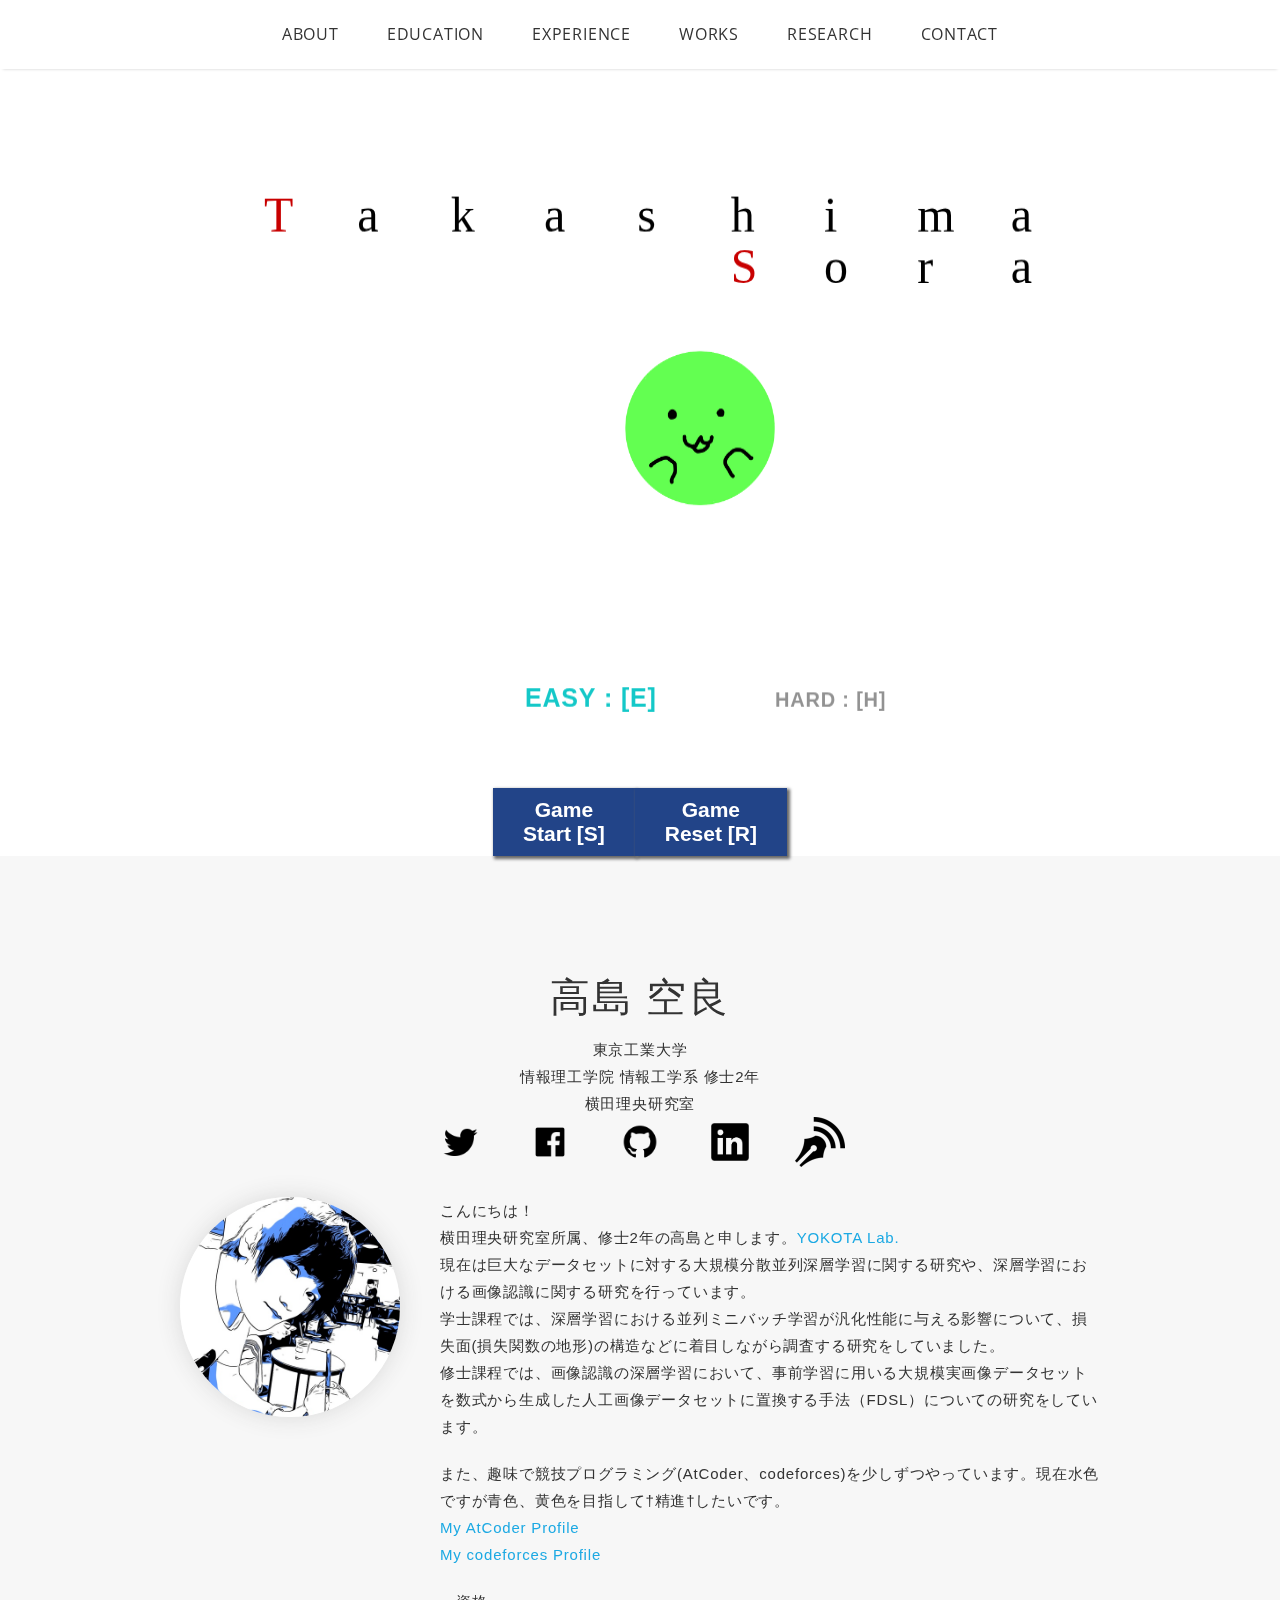
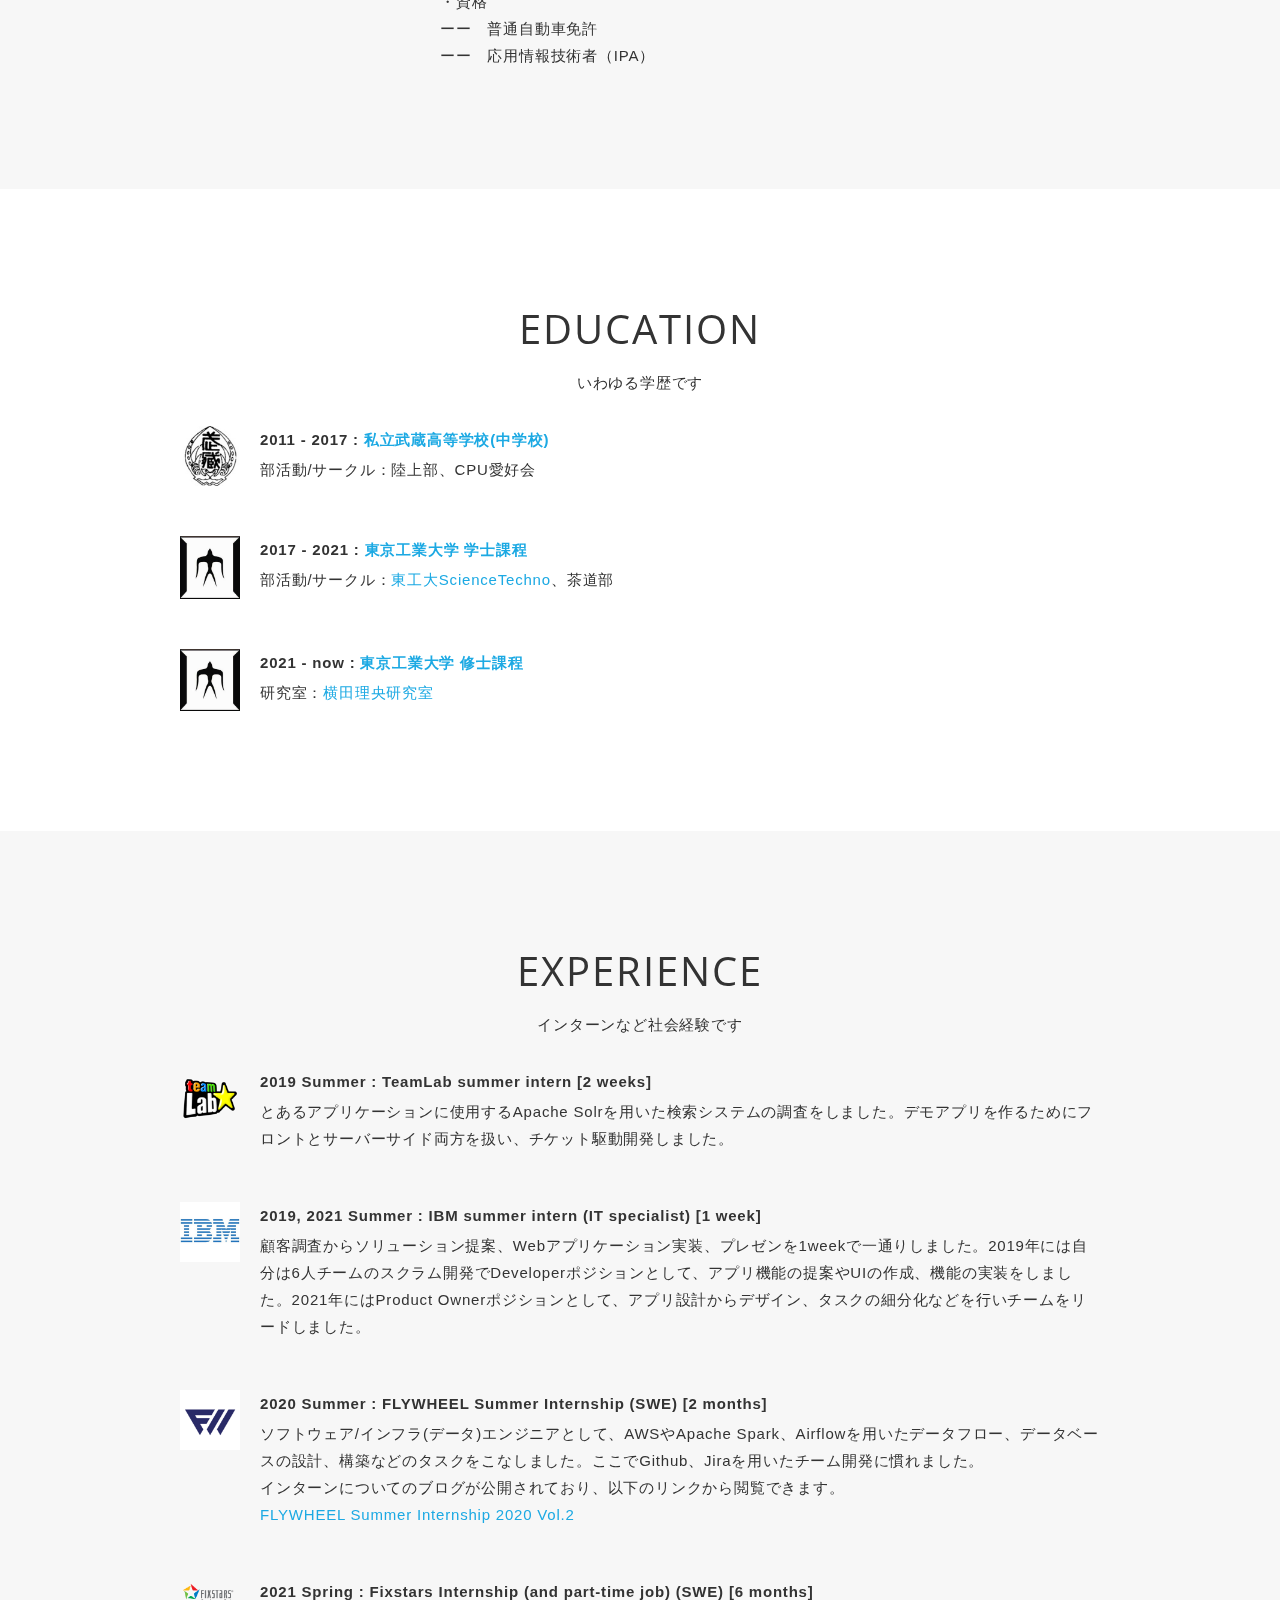
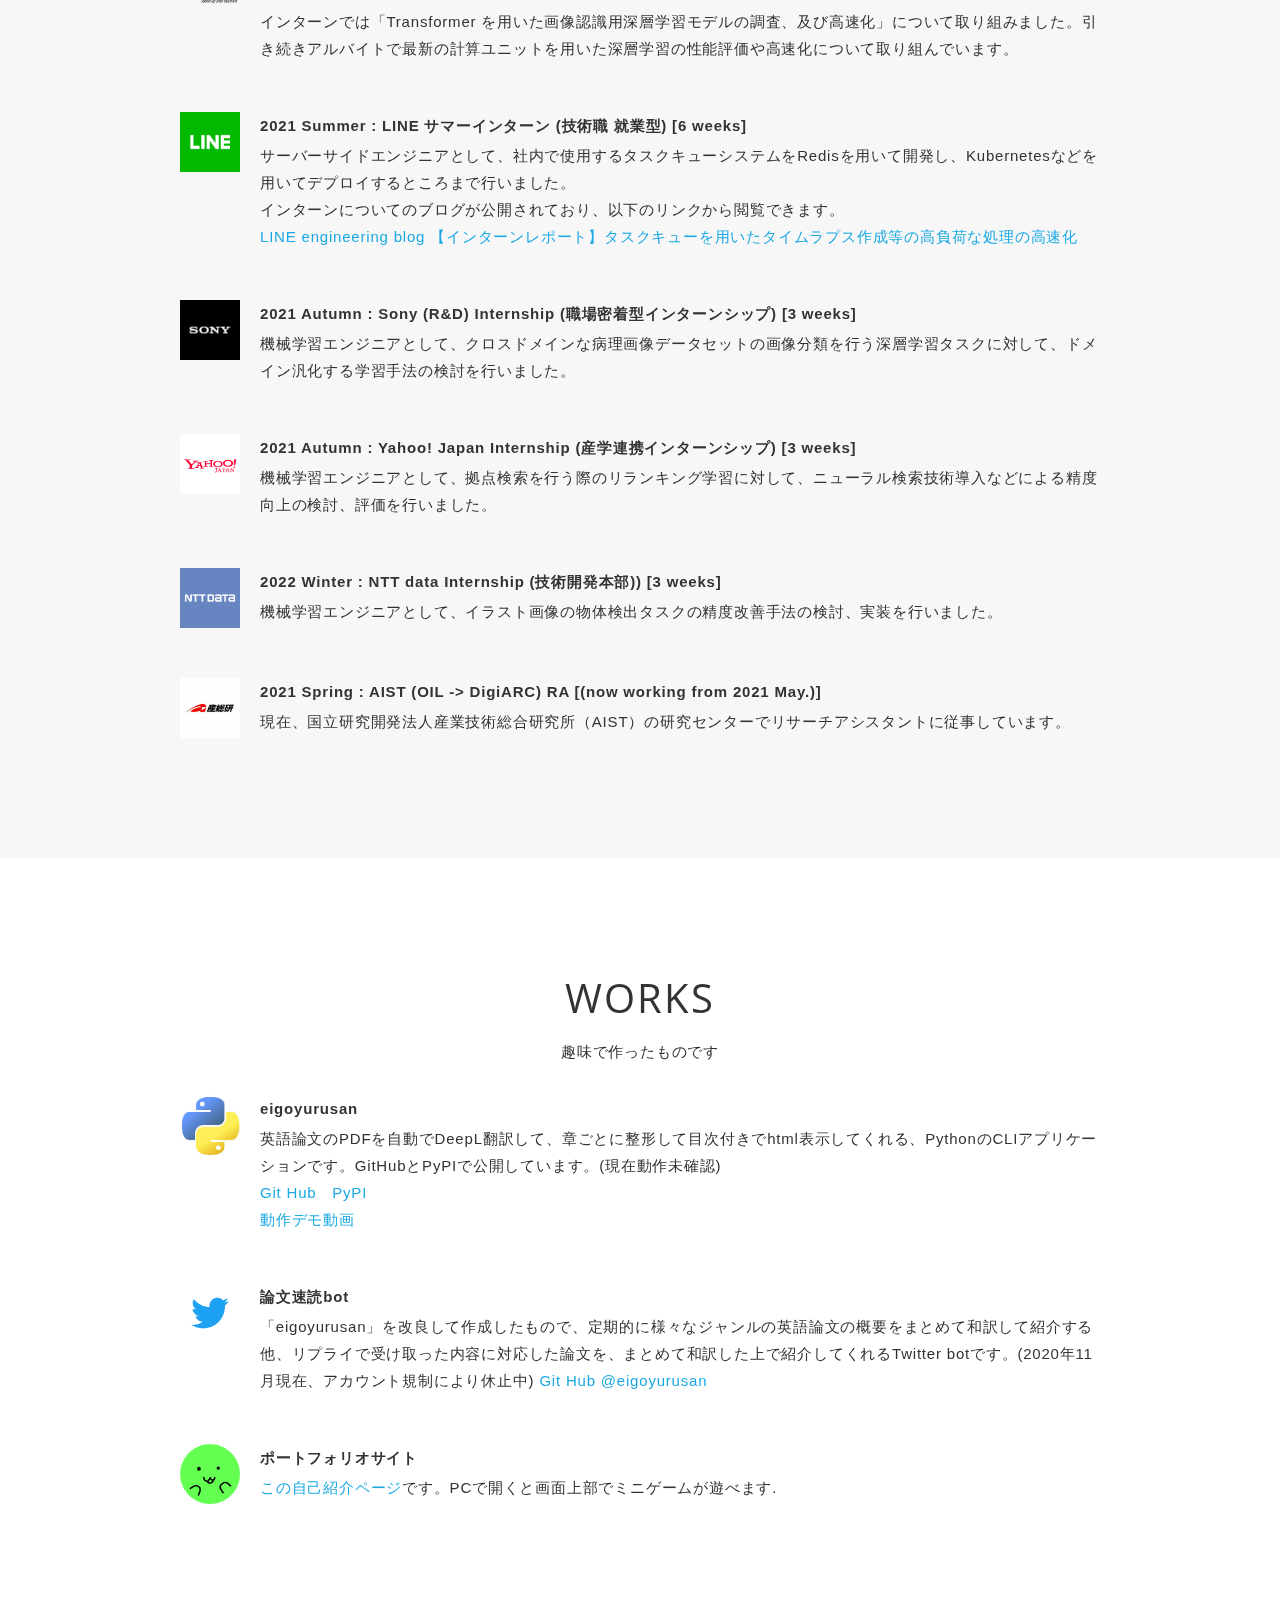
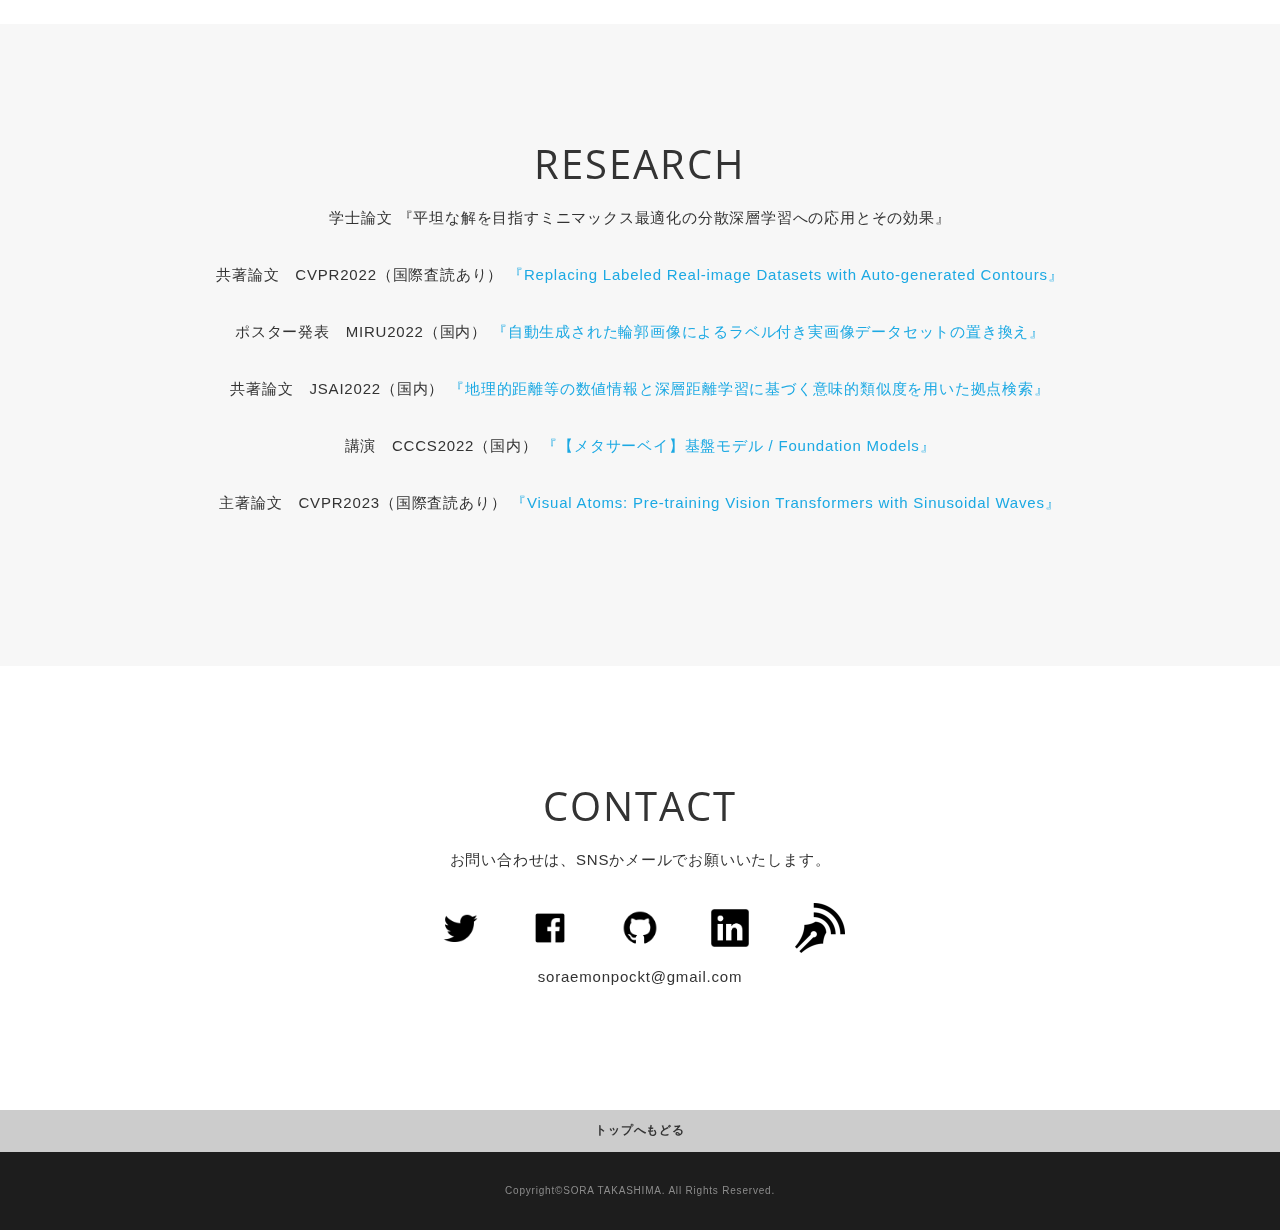
==== index_backup_2.html @ 66059c94 "backup update 2" ====
<!DOCTYPE html>
<html lang="ja">
<head>
    <meta http-equiv="content-type" charset="utf-8">
    <meta name="viewport" content="width=device-width,initial-scale=1.0,user-scalable=no">
    <meta property='og:type' content='website'>
    <meta property='og:title' content='Sora Takashima Portfolio'>
    <meta property='og:url' content='https://masora1030.github.io/soraemonpockt/'>
    <meta property='og:description' content='Sora Takashima Portfolio'>
    <meta property="og:image" content="img/ogp.png">
    <meta name="description" content="Sora Takashima Portfolio" />
    <title>Sora Takashima</title>
    <link href="https://fonts.googleapis.com/css?family=Open+Sans:700" rel="stylesheet">
    <link href="static/css/reset.css" media="all" rel="stylesheet" type="text/css" />
    <link href="static/css/photoswipe/photoswipe.css" media="all" rel="stylesheet" type="text/css" />
    <link href="static/css/photoswipe/default-skin/default-skin.css" media="all" rel="stylesheet" type="text/css" />
    <link href="static/css/style.css" media="all" rel="stylesheet" type="text/css" />
    <link rel="shortcut icon" href="static/img/favicon.ico" />
    <link rel=”canonical” href=”https://masora1030.github.io/soraemonpockt/” />
</head>
<body>


    <div class="wrapper">

    <!-- .gnav -->
    <nav class="gnav" class="fixed">
      <ul class="gnav-list">
        <li class="gnav-item"><a class="gnav-link" href="#about-section">ABOUT</a></li>
        <li class="gnav-item"><a class="gnav-link" href="#education-section">EDUCATION</a></li>
        <li class="gnav-item"><a class="gnav-link" href="#experience-section">EXPERIENCE</a></li>
        <li class="gnav-item"><a class="gnav-link" href="#myworks-section">WORKS</a></li>
        <li class="gnav-item"><a class="gnav-link" href="#research-section">RESEARCH</a></li>
        <li class="gnav-item"><a class="gnav-link" href="#contact-section">CONTACT</a></li>
      </ul>
    </nav>
    <!-- /.gnav -->

    <!-- .header -->
    <SCRIPT LANGUAGE="JavaScript">
        if(navigator.userAgent.match(/(iPhone|iPad|iPod|Android)/i)){
            document.write("<h3>  PCで開くとミニゲームが遊べます。</h3>");
        } else {
            document.write("<header class=\"header\">");
            document.write("<canvas id=\"canvas\"></canvas>");
            document.write("</header>");
            document.write("<div class=\"bottons\">");
            document.write("<button class=\"bottone\" name=\"button01\" type=\"button\" onclick=\"gameStart();\">Game<br>Start [S]</button>");
            document.write("<button class=\"bottone\" name=\"button02\" type=\"button\" onclick=\"gameEnd();\">Game<br>Reset [R]</button>");
            document.write("</div>");
        }
    </SCRIPT>
    <script src="static/main.js"></script>
    <!-- /.header -->

    <main class="content">

      <!-- .about-section -->
      <section class="about-section section" id="about-section">
        <div class="inner">
          <div class="section-heading">
            <h1 class="heading-primary">高島 空良</h1>
          </div>
          <div class="section-lead">
            <p>
              東京工業大学<br>
              情報理工学院 情報工学系 修士2年<br>
              横田理央研究室
            </p>
            <div class="section-body contact">
                <ul class="contact-list">
                  <li class="contact-item">
                    <a class="contact-link" href="https://twitter.com/soraemonpockts" target="_blank"><img class="contact-image"
                                                                                                           src="static/img/contact/icon_tw.png" alt=""></a>
                  </li>
                  <li class="contact-item">
                    <a class="contact-link" href="https://www.facebook.com/soraemonpockt/" target="_blank"><img class="contact-image"
                                                                                                                src="static/img/contact/icon_fb.png" alt=""></a>
                  </li>
                  <li class="contact-item">
                    <a class="contact-link" href="https://github.com/masora1030" target="_blank"><img class="contact-image"
                                                                                                      src="static/img/contact/icon_gh.png" alt=""></a>
                  </li>
                  <li class="contact-item">
                    <a class="contact-link" href="https://www.linkedin.com/in/sora-takashima-1030/" target="_blank"><img class="contact-image"
                                                                                                         src="static/img/contact/icon_li.png" alt=""></a>
                  </li>
                  <li class="contact-item">
                    <a class="contact-link" href="https://soraemonpockt.hateblo.jp" target="_blank"><img class="contact-image"
                                                                                                         src="static/img/contact/icon_hb.png" alt=""></a>
                  </li>
                </ul>
            </div>
          </div>
          <div class="section-body about">
            <div class="about-item">
              <div class="about-image-wrapper">
                <img class="about-image lazyload fadein" data-src="static/img/about/profile.jpg" alt="">
              </div>
              <div class="about-body">
                <p>
                  こんにちは！<br>
                  横田理央研究室所属、修士2年の高島と申します。<a href="https://www.rio.gsic.titech.ac.jp/jp/index.html" target="_blank">YOKOTA Lab.</a><br>
                  現在は巨大なデータセットに対する大規模分散並列深層学習に関する研究や、深層学習における画像認識に関する研究を行っています。<br>
                  学士課程では、深層学習における並列ミニバッチ学習が汎化性能に与える影響について、損失面(損失関数の地形)の構造などに着目しながら調査する研究をしていました。<br>
                  修士課程では、画像認識の深層学習において、事前学習に用いる大規模実画像データセットを数式から生成した人工画像データセットに置換する手法（FDSL）についての研究をしています。<br>
                </p>
                <p>
                  また、趣味で競技プログラミング(AtCoder、codeforces)を少しずつやっています。現在水色ですが青色、黄色を目指して†精進†したいです。<br>
                    <a href="https://atcoder.jp/users/Skygood" target="_blank">My AtCoder Profile</a><br>
		                <a href="https://codeforces.com/profile/soraemonpockt" target="_blank">My codeforces Profile</a>
                </p>
                  <p>
                      ・資格<br>
                      ーー　普通自動車免許<br>
                      ーー　応用情報技術者（IPA）
                  </p>
              </div>
            </div>
          </div>
        </div>
      </section>
      <!-- /.about-section -->

    <!-- .education-section -->
     <section class="education-section section" id="education-section">
         <div class="inner">
            <div class="section-heading">
                <h2 class="heading-primary">EDUCATION</h2>
            </div>
             <div class="section-lead">
                 <p>
                     いわゆる学歴です
                 </p>
             </div>
             <div class="section-body education">
                 <div class="education-list">
                     <div class="education-item">
                         <div class="education-image-wrapper">
                            <img class="education-image" src="static/img/education/icon_musashi.jpg" alt="">
                        </div>
                        <div class="education-body">
                            <h3 class="education-title">2011 - 2017    : <a href="https://www.musashi.ed.jp" target="_blank">私立武蔵高等学校(中学校)</a></h3>
                            <p>
                                部活動/サークル：陸上部、CPU愛好会
                            </p>
                        </div>
                     </div>
                     <div class="education-item">
                         <div class="education-image-wrapper">
                            <img class="education-image" src="static/img/education/icon_tech.jpg" alt="">
                        </div>
                        <div class="education-body">
                            <h3 class="education-title">2017 - 2021    : <a href="https://www.titech.ac.jp" target="_blank">東京工業大学 学士課程</a></h3>
                            <p>
                                部活動/サークル：<a href="https://www.t-scitech.net" target="_blank">東工大ScienceTechno</a>、茶道部
                            </p>
                        </div>
                     </div>
                     <div class="education-item">
                         <div class="education-image-wrapper">
                            <img class="education-image" src="static/img/education/icon_tech.jpg" alt="">
                        </div>
                        <div class="education-body">
                            <h3 class="education-title">2021 - now    : <a href="https://www.titech.ac.jp" target="_blank">東京工業大学 修士課程</a></h3>
                            <p>
                                研究室：<a href="https://www.rio.gsic.titech.ac.jp/jp/index.html" target="_blank">横田理央研究室</a>
                            </p>
                        </div>
                     </div>
                 </div>
             </div>
         </div>
     </section>
    <!-- /.education-section -->

    <!-- .experience-section -->
     <section class="experience-section section" id="experience-section">
         <div class="inner">
            <div class="section-heading">
                <h2 class="heading-primary">EXPERIENCE</h2>
            </div>
             <div class="section-lead">
                 <p>
                     インターンなど社会経験です
                 </p>
             </div>
             <div class="section-body experience">
                 <div class="experience-list">
                     <div class="experience-item">
                         <div class="experience-image-wrapper">
                            <img class="experience-image" src="static/img/experience/icon_teamlab.png" alt="">
                        </div>
                        <div class="experience-body">
                            <h3 class="experience-title">2019    Summer    : TeamLab summer intern [2 weeks]</h3>
                            <p>
                                とあるアプリケーションに使用するApache Solrを用いた検索システムの調査をしました。デモアプリを作るためにフロントとサーバーサイド両方を扱い、チケット駆動開発しました。
                            </p>
                        </div>
                     </div>
                     <div class="experience-item">
                         <div class="experience-image-wrapper">
                            <img class="experience-image" src="static/img/experience/icon_ibm.jpg" alt="">
                        </div>
                        <div class="experience-body">
                            <h3 class="experience-title">2019, 2021    Summer    : IBM summer intern (IT specialist) [1 week]</h3>
                            <p>
                                顧客調査からソリューション提案、Webアプリケーション実装、プレゼンを1weekで一通りしました。2019年には自分は6人チームのスクラム開発でDeveloperポジションとして、アプリ機能の提案やUIの作成、機能の実装をしました。2021年にはProduct Ownerポジションとして、アプリ設計からデザイン、タスクの細分化などを行いチームをリードしました。
                            </p>
                        </div>
                     </div>
                     <div class="experience-item">
                        <div class="experience-image-wrapper">
                          <img class="experience-image" src="static/img/experience/icon_flywheel.png" alt="">
                      </div>
                      <div class="experience-body">
                          <h3 class="experience-title">2020    Summer    : FLYWHEEL Summer Internship (SWE) [2 months]</h3>
                          <p>
                              ソフトウェア/インフラ(データ)エンジニアとして、AWSやApache Spark、Airflowを用いたデータフロー、データベースの設計、構築などのタスクをこなしました。ここでGithub、Jiraを用いたチーム開発に慣れました。<br>
                              インターンについてのブログが公開されており、以下のリンクから閲覧できます。<br>
                              <a href="https://www.flywheel.jp/blog/20201020/" target="_blank">FLYWHEEL Summer Internship 2020 Vol.2</a>
                          </p>
                      </div>
                    </div>
                    <div class="experience-item">
                      <div class="experience-image-wrapper">
                        <img class="experience-image" src="static/img/experience/icon_fixstars.png" alt="">
                      </div>
                      <div class="experience-body">
                          <h3 class="experience-title">2021    Spring    : Fixstars Internship (and part-time job) (SWE) [6 months]</h3>
                          <p>
                              インターンでは「Transformer を用いた画像認識用深層学習モデルの調査、及び高速化」について取り組みました。引き続きアルバイトで最新の計算ユニットを用いた深層学習の性能評価や高速化について取り組んでいます。
                          </p>
                      </div>
                    </div>
                    <div class="experience-item">
                      <div class="experience-image-wrapper">
                        <img class="experience-image" src="static/img/experience/icon_line.png" alt="">
                      </div>
                      <div class="experience-body">
                          <h3 class="experience-title">2021    Summer    : LINE サマーインターン (技術職 就業型) [6 weeks]</h3>
                          <p>
                              サーバーサイドエンジニアとして、社内で使用するタスクキューシステムをRedisを用いて開発し、Kubernetesなどを用いてデプロイするところまで行いました。 <br>
                              インターンについてのブログが公開されており、以下のリンクから閲覧できます。<br>
                              <a href="https://engineering.linecorp.com/ja/blog/internship2021-task-queue/" target="_blank">LINE engineering blog 【インターンレポート】タスクキューを用いたタイムラプス作成等の高負荷な処理の高速化</a>
                          </p>
                      </div>
                    </div>
                    <div class="experience-item">
                      <div class="experience-image-wrapper">
                        <img class="experience-image" src="static/img/experience/sony_icon.jpeg" alt="">
                      </div>
                      <div class="experience-body">
                          <h3 class="experience-title">2021    Autumn    : Sony (R&D) Internship (職場密着型インターンシップ) [3 weeks]</h3>
                          <p>
                              機械学習エンジニアとして、クロスドメインな病理画像データセットの画像分類を行う深層学習タスクに対して、ドメイン汎化する学習手法の検討を行いました。
                          </p>
                      </div>
                    </div>
                    <div class="experience-item">
                      <div class="experience-image-wrapper">
                        <img class="experience-image" src="static/img/experience/icon_yahoo.png" alt="">
                      </div>
                      <div class="experience-body">
                          <h3 class="experience-title">2021    Autumn    : Yahoo! Japan Internship (産学連携インターンシップ) [3 weeks]</h3>
                          <p>
                              機械学習エンジニアとして、拠点検索を行う際のリランキング学習に対して、ニューラル検索技術導入などによる精度向上の検討、評価を行いました。
                          </p>
                      </div>
                    </div>
                    <div class="experience-item">
                      <div class="experience-image-wrapper">
                        <img class="experience-image" src="static/img/experience/icon_nttdata.png" alt="">
                      </div>
                      <div class="experience-body">
                          <h3 class="experience-title">2022    Winter    : NTT data Internship (技術開発本部)) [3 weeks]</h3>
                          <p>
                              機械学習エンジニアとして、イラスト画像の物体検出タスクの精度改善手法の検討、実装を行いました。
                          </p>
                      </div>
                    </div>
                    <div class="experience-item">
                        <div class="experience-image-wrapper">
                          <img class="experience-image" src="static/img/experience/icon_aist.png" alt="">
                      </div>
                      <div class="experience-body">
                          <h3 class="experience-title">2021    Spring    : AIST (OIL -> DigiARC) RA [(now working from 2021 May.)]</h3>
                          <p>
                              現在、国立研究開発法人産業技術総合研究所（AIST）の研究センターでリサーチアシスタントに従事しています。
                          </p>
                      </div>
                    </div>
                 </div>
             </div>
         </div>
     </section>
    <!-- /.experience-section -->

    <!-- .myworks-section -->
     <section class="myworks-section section" id="myworks-section">
         <div class="inner">
            <div class="section-heading">
                <h2 class="heading-primary">WORKS</h2>
            </div>
             <div class="section-lead">
                 <p>
                     趣味で作ったものです
                 </p>
             </div>
             <div class="section-body myworks">
                 <div class="myworks-list">
                     <div class="myworks-item">
                         <div class="myworks-image-wrapper">
                            <img class="myworks-image" src="static/img/myworks/icon_pypi.png" alt="">
                        </div>
                        <div class="myworks-body">
                            <h3 class="myworks-title">eigoyurusan</h3>
                            <p>
                                英語論文のPDFを自動でDeepL翻訳して、章ごとに整形して目次付きでhtml表示してくれる、PythonのCLIアプリケーションです。GitHubとPyPIで公開しています。(現在動作未確認) <br>
                                <a href="https://github.com/masora1030/eigoyurusan" target="_blank">Git Hub</a>　<a href="https://pypi.org/project/eigoyurusan/" target="_blank">PyPI</a> <br>
                                <a href="https://twitter.com/soraemonpockts/status/1283668697354080258?s=20" target="_blank">動作デモ動画</a>

                            </p>
                        </div>
                     </div>
                     <div class="myworks-item">
                         <div class="myworks-image-wrapper">
                            <img class="myworks-image" src="static/img/myworks/icon_twitter.png" alt="">
                        </div>
                        <div class="myworks-body">
                            <h3 class="myworks-title">論文速読bot</h3>
                            <p>
                              「eigoyurusan」を改良して作成したもので、定期的に様々なジャンルの英語論文の概要をまとめて和訳して紹介する他、リプライで受け取った内容に対応した論文を、まとめて和訳した上で紹介してくれるTwitter botです。(2020年11月現在、アカウント規制により休止中)
                              <a href="https://github.com/masora1030/PaperTranslateBot" target="_blank">Git Hub</a> <a href="https://twitter.com/eigoyurusan?s=20">@eigoyurusan</a>
                            </p>
                        </div>
                     </div>
                     <div class="myworks-item">
                         <div class="myworks-image-wrapper">
                            <img class="myworks-image" src="static/img/myworks/icon_myself.png" alt="">
                        </div>
                        <div class="myworks-body">
                            <h3 class="myworks-title">ポートフォリオサイト</h3>
                            <p>
                              <a href="https://masora1030.github.io/soraemonpockt/">この自己紹介ページ</a>です。PCで開くと画面上部でミニゲームが遊べます.
                            </p>
                        </div>
                     </div>
                 </div>
             </div>
         </div>
     </section>
    <!-- /.myworks-section -->

    <!-- .research-section -->
     <section class="research-section section" id="research-section">
         <div class="inner">
            <div class="section-heading">
                <h2 class="heading-primary">RESEARCH</h2>
            </div>
             <div class="section-lead">
                 <p>
                   学士論文 『平坦な解を目指すミニマックス最適化の分散深層学習への応用とその効果』
                 </p>
             </div>
             <div class="section-lead">
                <p>
                  共著論文　CVPR2022（国際査読あり） <a href="https://openaccess.thecvf.com/content/CVPR2022/html/Kataoka_Replacing_Labeled_Real-Image_Datasets_With_Auto-Generated_Contours_CVPR_2022_paper.html">『Replacing Labeled Real-image Datasets with Auto-generated Contours』</a>
                </p>
             </div>
             <div class="section-lead">
                <p>
                  ポスター発表　MIRU2022（国内） <a href="https://www.titech.ac.jp/news/2022/064748">『自動生成された輪郭画像によるラベル付き実画像データセットの置き換え』</a>
                </p>
             </div>
             <div class="section-lead">
                <p>
                  共著論文　JSAI2022（国内） <a href="https://www.jstage.jst.go.jp/article/pjsai/JSAI2022/0/JSAI2022_4O1GS404/_article/-char/ja/">『地理的距離等の数値情報と深層距離学習に基づく意味的類似度を用いた拠点検索』</a>
                </p>
             </div>
             <div class="section-lead">
                <p>
                  講演　CCCS2022（国内） <a href="https://www.slideshare.net/cvpaperchallenge/foundation-models">『【メタサーベイ】基盤モデル / Foundation Models』</a>
                </p>
             </div>
             <div class="section-lead">
              <p>
                主著論文　CVPR2023（国際査読あり） <a href="https://arxiv.org/abs/2303.01112">『Visual Atoms: Pre-training Vision Transformers with Sinusoidal Waves』</a>
              </p>
             </div>
             <div class="section-body research">
             </div>
         </div>
     </section>
    <!-- /.research-section -->


      <!-- .skill-section -->
        <!--
      <section class="skill-section section" id="skill-section">
        <div class="inner">
          <div class="section-heading">
            <h2 class="heading-primary">SKILL</h2>
          </div>
          <div class="section-lead">
            <p>
              未経験ですが頑張ります！
            </p>
          </div>
          <div class="section-body skill">
            <div class="skill-list">
              <div class="skill-item">
                <div class="skill-image-wrapper">
                  <img class="skill-image" src="../static/img/skill/icon_skill.png" alt="">
                </div>
                <div class="skill-body">
                  <h3 class="skill-title">HTML5/CSS3</h3>
                  <div class="skill-rating rating">
                    <div class="rate rate4"></div>
                  </div>
                  <p>
                    テキストテキストテキストテキストテキストテキストテキストテキストテキストテキストテキストテキストテキスト</p>
                </div>
              </div>
              <div class="skill-item">
                <div class="skill-image-wrapper">
                  <img class="skill-image" src="../static/img/skill/icon_skill.png" alt="">
                </div>
                <div class="skill-body">
                  <h3 class="skill-title">JavaScript</h3>
                  <div class="skill-rating rating">
                    <div class="rate rate3"></div>
                  </div>
                  <p>
                    テキストテキストテキストテキストテキストテキストテキストテキストテキストテキストテキストテキストテキスト</p>
                </div>
              </div>
              <div class="skill-item">
                <div class="skill-image-wrapper">
                  <img class="skill-image" src="../static/img/skill/icon_skill.png" alt="">
                </div>
                <div class="skill-body">
                  <h3 class="skill-title">WordPress</h3>
                  <div class="skill-rating rating">
                    <div class="rate rate4"></div>
                  </div>
                  <p>
                    テキストテキストテキストテキストテキストテキストテキストテキストテキストテキストテキストテキストテキスト</p>
                </div>
              </div>
              <div class="skill-item">
                <div class="skill-image-wrapper">
                  <img class="skill-image" src="../static/img/skill/icon_skill.png" alt="">
                </div>
                <div class="skill-body">
                  <h3 class="skill-title">Photoshop</h3>
                  <div class="skill-rating rating">
                    <div class="rate rate4"></div>
                  </div>
                  <p>
                    テキストテキストテキストテキストテキストテキストテキストテキストテキストテキストテキストテキストテキスト</p>
                </div>
              </div>
              <div class="skill-item">
                <div class="skill-image-wrapper">
                  <img class="skill-image" src="../static/img/skill/icon_skill.png" alt="">
                </div>
                <div class="skill-body">
                  <h3 class="skill-title">Illustrator</h3>
                  <div class="skill-rating rating">
                    <div class="rate rate3"></div>
                  </div>
                  <p>
                    テキストテキストテキストテキストテキストテキストテキストテキストテキストテキストテキストテキストテキスト</p>
                </div>
              </div>
              <div class="skill-item">
                <div class="skill-image-wrapper">
                  <img class="skill-image" src="../static/img/skill/icon_skill.png" alt="">
                </div>
                <div class="skill-body">
                  <h3 class="skill-title">XD</h3>
                  <div class="skill-rating rating">
                    <div class="rate rate3"></div>
                  </div>
                  <p>
                    テキストテキストテキストテキストテキストテキストテキストテキストテキストテキストテキストテキストテキスト</p>
                </div>
              </div>
            </div>
          </div>
        </div>
      </section>
      -->
      <!-- /.skill-section -->

      <!-- .contact-section -->
      <section class="contact-section section" id="contact-section">
        <div class="inner">
          <div class="section-heading">
            <h2 class="heading-primary">CONTACT</h2>
          </div>
          <div class="section-lead">
            <p>
              お問い合わせは、<br class="sp-only">SNSかメールでお願いいたします。
            </p>
          </div>
          <div class="section-body contact">
                <ul class="contact-list">
                  <li class="contact-item">
                    <a class="contact-link" href="https://twitter.com/soraemonpockts" target="_blank"><img class="contact-image"
                                                                                                           src="static/img/contact/icon_tw.png" alt=""></a>
                  </li>
                  <li class="contact-item">
                    <a class="contact-link" href="https://www.facebook.com/soraemonpockt/" target="_blank"><img class="contact-image"
                                                                                                                src="static/img/contact/icon_fb.png" alt=""></a>
                  </li>
                  <li class="contact-item">
                    <a class="contact-link" href="https://github.com/masora1030" target="_blank"><img class="contact-image"
                                                                                                      src="static/img/contact/icon_gh.png" alt=""></a>
                  </li>
                  <li class="contact-item">
                    <a class="contact-link" href="https://www.linkedin.com/in/sora-takashima-1030/" target="_blank"><img class="contact-image"
                                                                                                         src="static/img/contact/icon_li.png" alt=""></a>
                  </li>
                  <li class="contact-item">
                    <a class="contact-link" href="https://soraemonpockt.hateblo.jp" target="_blank"><img class="contact-image"
                                                                                                         src="static/img/contact/icon_hb.png" alt=""></a>
                  </li>
                </ul>
            <div class="contact-text">soraemonpockt@gmail.com</div>
          </div>
        </div>
      </section>
      <!-- /.contact-section -->

    </main>

    <!-- .footer -->
    <footer class="footer">
      <div class="page-top" id="js-page-top">
        トップへもどる
      </div>
      <div class="inner">
        <div class="copyright">Copyright&copy;SORA TAKASHIMA. All Rights Reserved.</div>
      </div>
    </footer>
    <!-- /.footer -->

  </div>

  <!-- 下記はPhotoswipeプラグイン用 -->
  <!-- Root element of PhotoSwipe. Must have class pswp. -->
  <div class="pswp" tabindex="-1" role="dialog" aria-hidden="true">

    <!-- Background of PhotoSwipe.
       It's a separate element as animating opacity is faster than rgba(). -->
    <div class="pswp__bg"></div>

    <!-- Slides wrapper with overflow:hidden. -->
    <div class="pswp__scroll-wrap">

      <!-- Container that holds slides.
          PhotoSwipe keeps only 3 of them in the DOM to save memory.
          Don't modify these 3 pswp__item elements、data is added later on. -->
      <div class="pswp__container">
        <div class="pswp__item"></div>
        <div class="pswp__item"></div>
        <div class="pswp__item"></div>
      </div>

      <!-- Default (PhotoSwipeUI_Default) interface on top of sliding area. Can be changed. -->
      <div class="pswp__ui pswp__ui--hidden">

        <div class="pswp__top-bar">

          <!--  Controls are self-explanatory. Order can be changed. -->

          <div class="pswp__counter"></div>

          <button class="pswp__button pswp__button--close" title="Close (Esc)"></button>

          <button class="pswp__button pswp__button--share" title="Share"></button>

          <button class="pswp__button pswp__button--fs" title="Toggle fullscreen"></button>

          <button class="pswp__button pswp__button--zoom" title="Zoom in/out"></button>

          <!-- Preloader demo https://codepen.io/dimsemenov/pen/yyBWoR -->
          <!-- element will get class pswp__preloader--active when preloader is running -->
          <div class="pswp__preloader">
            <div class="pswp__preloader__icn">
              <div class="pswp__preloader__cut">
                <div class="pswp__preloader__donut"></div>
              </div>
            </div>
          </div>
        </div>

        <div class="pswp__share-modal pswp__share-modal--hidden pswp__single-tap">
          <div class="pswp__share-tooltip"></div>
        </div>

        <button class="pswp__button pswp__button--arrow--left" title="Previous (arrow left)">
        </button>

        <button class="pswp__button pswp__button--arrow--right" title="Next (arrow right)">
        </button>

        <div class="pswp__caption">
          <div class="pswp__caption__center"></div>
        </div>

      </div>

    </div>

  </div>
  <script src="https://ajax.googleapis.com/ajax/libs/jquery/3.5.1/jquery.min.js"></script>
  <script type='text/javascript' src="static/js/photoswipe/photoswipe.min.js"></script>
  <script type='text/javascript' src="static/js/photoswipe/photoswipe-ui-default.js"></script>
  <script type='text/javascript' src="static/js/photoswipe/photoswipe-setup.js"></script>
  <script type='text/javascript' src="static/js/lazysizes/lazysizes.min.js"></script>
  <script type='text/javascript' src="static/js/script.js"></script>

</body>
</html>
---- static/css/photoswipe/photoswipe.css ----
/*! PhotoSwipe main CSS by Dmitry Semenov | photoswipe.com | MIT license */
/*
	Styles for basic PhotoSwipe functionality (sliding area, open/close transitions)
*/
/* pswp = photoswipe */
.pswp {
  display: none;
  position: absolute;
  width: 100%;
  height: 100%;
  left: 0;
  top: 0;
  overflow: hidden;
  -ms-touch-action: none;
  touch-action: none;
  z-index: 1500;
  -webkit-text-size-adjust: 100%;
  /* create separate layer, to avoid paint on window.onscroll in webkit/blink */
  -webkit-backface-visibility: hidden;
  outline: none; }
  .pswp * {
    -webkit-box-sizing: border-box;
            box-sizing: border-box; }
  .pswp img {
    max-width: none; }

/* style is added when JS option showHideOpacity is set to true */
.pswp--animate_opacity {
  /* 0.001, because opacity:0 doesn't trigger Paint action, which causes lag at start of transition */
  opacity: 0.001;
  will-change: opacity;
  /* for open/close transition */
  -webkit-transition: opacity 333ms cubic-bezier(0.4, 0, 0.22, 1);
          transition: opacity 333ms cubic-bezier(0.4, 0, 0.22, 1); }

.pswp--open {
  display: block; }

.pswp--zoom-allowed .pswp__img {
  /* autoprefixer: off */
  cursor: -webkit-zoom-in;
  cursor: -moz-zoom-in;
  cursor: zoom-in; }

.pswp--zoomed-in .pswp__img {
  /* autoprefixer: off */
  cursor: -webkit-grab;
  cursor: -moz-grab;
  cursor: grab; }

.pswp--dragging .pswp__img {
  /* autoprefixer: off */
  cursor: -webkit-grabbing;
  cursor: -moz-grabbing;
  cursor: grabbing; }

/*
	Background is added as a separate element.
	As animating opacity is much faster than animating rgba() background-color.
*/
.pswp__bg {
  position: absolute;
  left: 0;
  top: 0;
  width: 100%;
  height: 100%;
  background: #000;
  opacity: 0;
  -webkit-transform: translateZ(0);
          transform: translateZ(0);
  -webkit-backface-visibility: hidden;
  will-change: opacity; }

.pswp__scroll-wrap {
  position: absolute;
  left: 0;
  top: 0;
  width: 100%;
  height: 100%;
  overflow: hidden; }

.pswp__container,
.pswp__zoom-wrap {
  -ms-touch-action: none;
  touch-action: none;
  position: absolute;
  left: 0;
  right: 0;
  top: 0;
  bottom: 0; }

/* Prevent selection and tap highlights */
.pswp__container,
.pswp__img {
  -webkit-user-select: none;
  -moz-user-select: none;
  -ms-user-select: none;
      user-select: none;
  -webkit-tap-highlight-color: transparent;
  -webkit-touch-callout: none; }

.pswp__zoom-wrap {
  position: absolute;
  width: 100%;
  -webkit-transform-origin: left top;
  -ms-transform-origin: left top;
  transform-origin: left top;
  /* for open/close transition */
  -webkit-transition: -webkit-transform 333ms cubic-bezier(0.4, 0, 0.22, 1);
          transition: transform 333ms cubic-bezier(0.4, 0, 0.22, 1); }

.pswp__bg {
  will-change: opacity;
  /* for open/close transition */
  -webkit-transition: opacity 333ms cubic-bezier(0.4, 0, 0.22, 1);
          transition: opacity 333ms cubic-bezier(0.4, 0, 0.22, 1); }

.pswp--animated-in .pswp__bg,
.pswp--animated-in .pswp__zoom-wrap {
  -webkit-transition: none;
  transition: none; }

.pswp__container,
.pswp__zoom-wrap {
  -webkit-backface-visibility: hidden; }

.pswp__item {
  position: absolute;
  left: 0;
  right: 0;
  top: 0;
  bottom: 0;
  overflow: hidden; }

.pswp__img {
  position: absolute;
  width: auto;
  height: auto;
  top: 0;
  left: 0; }

/*
	stretched thumbnail or div placeholder element (see below)
	style is added to avoid flickering in webkit/blink when layers overlap
*/
.pswp__img--placeholder {
  -webkit-backface-visibility: hidden; }

/*
	div element that matches size of large image
	large image loads on top of it
*/
.pswp__img--placeholder--blank {
  background: #222; }

.pswp--ie .pswp__img {
  width: 100% !important;
  height: auto !important;
  left: 0;
  top: 0; }

/*
	Error message appears when image is not loaded
	(JS option errorMsg controls markup)
*/
.pswp__error-msg {
  position: absolute;
  left: 0;
  top: 50%;
  width: 100%;
  text-align: center;
  font-size: 14px;
  line-height: 16px;
  margin-top: -8px;
  color: #CCC; }

.pswp__error-msg a {
  color: #CCC;
  text-decoration: underline; }
---- static/css/photoswipe/default-skin/default-skin.css ----
/*! PhotoSwipe Default UI CSS by Dmitry Semenov | photoswipe.com | MIT license */
/*

	Contents:

	1. Buttons
	2. Share modal and links
	3. Index indicator ("1 of X" counter)
	4. Caption
	5. Loading indicator
	6. Additional styles (root element, top bar, idle state, hidden state, etc.)

*/
/*
	
	1. Buttons

 */
/* <button> css reset */
.pswp__button {
  width: 44px;
  height: 44px;
  position: relative;
  background: none;
  cursor: pointer;
  overflow: visible;
  -webkit-appearance: none;
  display: block;
  border: 0;
  padding: 0;
  margin: 0;
  float: right;
  opacity: 0.75;
  -webkit-transition: opacity 0.2s;
          transition: opacity 0.2s;
  -webkit-box-shadow: none;
          box-shadow: none; }
  .pswp__button:focus, .pswp__button:hover {
    opacity: 1; }
  .pswp__button:active {
    outline: none;
    opacity: 0.9; }
  .pswp__button::-moz-focus-inner {
    padding: 0;
    border: 0; }

/* pswp__ui--over-close class it added when mouse is over element that should close gallery */
.pswp__ui--over-close .pswp__button--close {
  opacity: 1; }

.pswp__button,
.pswp__button--arrow--left:before,
.pswp__button--arrow--right:before {
  background: url(default-skin.png) 0 0 no-repeat;
  background-size: 264px 88px;
  width: 44px;
  height: 44px; }

@media (-webkit-min-device-pixel-ratio: 1.1), (-webkit-min-device-pixel-ratio: 1.09375), (min-resolution: 105dpi), (min-resolution: 1.1dppx) {
  /* Serve SVG sprite if browser supports SVG and resolution is more than 105dpi */
  .pswp--svg .pswp__button,
  .pswp--svg .pswp__button--arrow--left:before,
  .pswp--svg .pswp__button--arrow--right:before {
    background-image: url(default-skin.svg); }
  .pswp--svg .pswp__button--arrow--left,
  .pswp--svg .pswp__button--arrow--right {
    background: none; } }

.pswp__button--close {
  background-position: 0 -44px; }

.pswp__button--share {
  background-position: -44px -44px; }

.pswp__button--fs {
  display: none; }

.pswp--supports-fs .pswp__button--fs {
  display: block; }

.pswp--fs .pswp__button--fs {
  background-position: -44px 0; }

.pswp__button--zoom {
  display: none;
  background-position: -88px 0; }

.pswp--zoom-allowed .pswp__button--zoom {
  display: block; }

.pswp--zoomed-in .pswp__button--zoom {
  background-position: -132px 0; }

/* no arrows on touch screens */
.pswp--touch .pswp__button--arrow--left,
.pswp--touch .pswp__button--arrow--right {
  visibility: hidden; }

/*
	Arrow buttons hit area
	(icon is added to :before pseudo-element)
*/
.pswp__button--arrow--left,
.pswp__button--arrow--right {
  background: none;
  top: 50%;
  margin-top: -50px;
  width: 70px;
  height: 100px;
  position: absolute; }

.pswp__button--arrow--left {
  left: 0; }

.pswp__button--arrow--right {
  right: 0; }

.pswp__button--arrow--left:before,
.pswp__button--arrow--right:before {
  content: '';
  top: 35px;
  background-color: rgba(0, 0, 0, 0.3);
  height: 30px;
  width: 32px;
  position: absolute; }

.pswp__button--arrow--left:before {
  left: 6px;
  background-position: -138px -44px; }

.pswp__button--arrow--right:before {
  right: 6px;
  background-position: -94px -44px; }

/*

	2. Share modal/popup and links

 */
.pswp__counter,
.pswp__share-modal {
  -webkit-user-select: none;
  -moz-user-select: none;
  -ms-user-select: none;
      user-select: none; }

.pswp__share-modal {
  display: block;
  background: rgba(0, 0, 0, 0.5);
  width: 100%;
  height: 100%;
  top: 0;
  left: 0;
  padding: 10px;
  position: absolute;
  z-index: 1600;
  opacity: 0;
  -webkit-transition: opacity 0.25s ease-out;
          transition: opacity 0.25s ease-out;
  -webkit-backface-visibility: hidden;
  will-change: opacity; }

.pswp__share-modal--hidden {
  display: none; }

.pswp__share-tooltip {
  z-index: 1620;
  position: absolute;
  background: #FFF;
  top: 56px;
  border-radius: 2px;
  display: block;
  width: auto;
  right: 44px;
  -webkit-box-shadow: 0 2px 5px rgba(0, 0, 0, 0.25);
          box-shadow: 0 2px 5px rgba(0, 0, 0, 0.25);
  -webkit-transform: translateY(6px);
      -ms-transform: translateY(6px);
          transform: translateY(6px);
  -webkit-transition: -webkit-transform 0.25s;
          transition: transform 0.25s;
  -webkit-backface-visibility: hidden;
  will-change: transform; }
  .pswp__share-tooltip a {
    display: block;
    padding: 8px 12px;
    color: #000;
    text-decoration: none;
    font-size: 14px;
    line-height: 18px; }
    .pswp__share-tooltip a:hover {
      text-decoration: none;
      color: #000; }
    .pswp__share-tooltip a:first-child {
      /* round corners on the first/last list item */
      border-radius: 2px 2px 0 0; }
    .pswp__share-tooltip a:last-child {
      border-radius: 0 0 2px 2px; }

.pswp__share-modal--fade-in {
  opacity: 1; }
  .pswp__share-modal--fade-in .pswp__share-tooltip {
    -webkit-transform: translateY(0);
        -ms-transform: translateY(0);
            transform: translateY(0); }

/* increase size of share links on touch devices */
.pswp--touch .pswp__share-tooltip a {
  padding: 16px 12px; }

a.pswp__share--facebook:before {
  content: '';
  display: block;
  width: 0;
  height: 0;
  position: absolute;
  top: -12px;
  right: 15px;
  border: 6px solid transparent;
  border-bottom-color: #FFF;
  -webkit-pointer-events: none;
  -moz-pointer-events: none;
  pointer-events: none; }

a.pswp__share--facebook:hover {
  background: #3E5C9A;
  color: #FFF; }
  a.pswp__share--facebook:hover:before {
    border-bottom-color: #3E5C9A; }

a.pswp__share--twitter:hover {
  background: #55ACEE;
  color: #FFF; }

a.pswp__share--pinterest:hover {
  background: #CCC;
  color: #CE272D; }

a.pswp__share--download:hover {
  background: #DDD; }

/*

	3. Index indicator ("1 of X" counter)

 */
.pswp__counter {
  position: absolute;
  left: 0;
  top: 0;
  height: 44px;
  font-size: 13px;
  line-height: 44px;
  color: #FFF;
  opacity: 0.75;
  padding: 0 10px; }

/*
	
	4. Caption

 */
.pswp__caption {
  position: absolute;
  left: 0;
  bottom: 0;
  width: 100%;
  min-height: 44px; }
  .pswp__caption small {
    font-size: 11px;
    color: #BBB; }

.pswp__caption__center {
  text-align: left;
  max-width: 420px;
  margin: 0 auto;
  font-size: 13px;
  padding: 10px;
  line-height: 20px;
  color: #CCC; }

.pswp__caption--empty {
  display: none; }

/* Fake caption element, used to calculate height of next/prev image */
.pswp__caption--fake {
  visibility: hidden; }

/*

	5. Loading indicator (preloader)

	You can play with it here - http://codepen.io/dimsemenov/pen/yyBWoR

 */
.pswp__preloader {
  width: 44px;
  height: 44px;
  position: absolute;
  top: 0;
  left: 50%;
  margin-left: -22px;
  opacity: 0;
  -webkit-transition: opacity 0.25s ease-out;
          transition: opacity 0.25s ease-out;
  will-change: opacity;
  direction: ltr; }

.pswp__preloader__icn {
  width: 20px;
  height: 20px;
  margin: 12px; }

.pswp__preloader--active {
  opacity: 1; }
  .pswp__preloader--active .pswp__preloader__icn {
    /* We use .gif in browsers that don't support CSS animation */
    background: url(preloader.gif) 0 0 no-repeat; }

.pswp--css_animation .pswp__preloader--active {
  opacity: 1; }
  .pswp--css_animation .pswp__preloader--active .pswp__preloader__icn {
    -webkit-animation: clockwise 500ms linear infinite;
            animation: clockwise 500ms linear infinite; }
  .pswp--css_animation .pswp__preloader--active .pswp__preloader__donut {
    -webkit-animation: donut-rotate 1000ms cubic-bezier(0.4, 0, 0.22, 1) infinite;
            animation: donut-rotate 1000ms cubic-bezier(0.4, 0, 0.22, 1) infinite; }

.pswp--css_animation .pswp__preloader__icn {
  background: none;
  opacity: 0.75;
  width: 14px;
  height: 14px;
  position: absolute;
  left: 15px;
  top: 15px;
  margin: 0; }

.pswp--css_animation .pswp__preloader__cut {
  /* 
			The idea of animating inner circle is based on Polymer ("material") loading indicator 
			 by Keanu Lee https://blog.keanulee.com/2014/10/20/the-tale-of-three-spinners.html
		*/
  position: relative;
  width: 7px;
  height: 14px;
  overflow: hidden; }

.pswp--css_animation .pswp__preloader__donut {
  -webkit-box-sizing: border-box;
          box-sizing: border-box;
  width: 14px;
  height: 14px;
  border: 2px solid #FFF;
  border-radius: 50%;
  border-left-color: transparent;
  border-bottom-color: transparent;
  position: absolute;
  top: 0;
  left: 0;
  background: none;
  margin: 0; }

@media screen and (max-width: 1024px) {
  .pswp__preloader {
    position: relative;
    left: auto;
    top: auto;
    margin: 0;
    float: right; } }

@-webkit-keyframes clockwise {
  0% {
    -webkit-transform: rotate(0deg);
            transform: rotate(0deg); }
  100% {
    -webkit-transform: rotate(360deg);
            transform: rotate(360deg); } }

@keyframes clockwise {
  0% {
    -webkit-transform: rotate(0deg);
            transform: rotate(0deg); }
  100% {
    -webkit-transform: rotate(360deg);
            transform: rotate(360deg); } }

@-webkit-keyframes donut-rotate {
  0% {
    -webkit-transform: rotate(0);
            transform: rotate(0); }
  50% {
    -webkit-transform: rotate(-140deg);
            transform: rotate(-140deg); }
  100% {
    -webkit-transform: rotate(0);
            transform: rotate(0); } }

@keyframes donut-rotate {
  0% {
    -webkit-transform: rotate(0);
            transform: rotate(0); }
  50% {
    -webkit-transform: rotate(-140deg);
            transform: rotate(-140deg); }
  100% {
    -webkit-transform: rotate(0);
            transform: rotate(0); } }

/*
	
	6. Additional styles

 */
/* root element of UI */
.pswp__ui {
  -webkit-font-smoothing: auto;
  visibility: visible;
  opacity: 1;
  z-index: 1550; }

/* top black bar with buttons and "1 of X" indicator */
.pswp__top-bar {
  position: absolute;
  left: 0;
  top: 0;
  height: 44px;
  width: 100%; }

.pswp__caption,
.pswp__top-bar,
.pswp--has_mouse .pswp__button--arrow--left,
.pswp--has_mouse .pswp__button--arrow--right {
  -webkit-backface-visibility: hidden;
  will-change: opacity;
  -webkit-transition: opacity 333ms cubic-bezier(0.4, 0, 0.22, 1);
          transition: opacity 333ms cubic-bezier(0.4, 0, 0.22, 1); }

/* pswp--has_mouse class is added only when two subsequent mousemove events occur */
.pswp--has_mouse .pswp__button--arrow--left,
.pswp--has_mouse .pswp__button--arrow--right {
  visibility: visible; }

.pswp__top-bar,
.pswp__caption {
  background-color: rgba(0, 0, 0, 0.5); }

/* pswp__ui--fit class is added when main image "fits" between top bar and bottom bar (caption) */
.pswp__ui--fit .pswp__top-bar,
.pswp__ui--fit .pswp__caption {
  background-color: rgba(0, 0, 0, 0.3); }

/* pswp__ui--idle class is added when mouse isn't moving for several seconds (JS option timeToIdle) */
.pswp__ui--idle .pswp__top-bar {
  opacity: 0; }

.pswp__ui--idle .pswp__button--arrow--left,
.pswp__ui--idle .pswp__button--arrow--right {
  opacity: 0; }

/*
	pswp__ui--hidden class is added when controls are hidden
	e.g. when user taps to toggle visibility of controls
*/
.pswp__ui--hidden .pswp__top-bar,
.pswp__ui--hidden .pswp__caption,
.pswp__ui--hidden .pswp__button--arrow--left,
.pswp__ui--hidden .pswp__button--arrow--right {
  /* Force paint & create composition layer for controls. */
  opacity: 0.001; }

/* pswp__ui--one-slide class is added when there is just one item in gallery */
.pswp__ui--one-slide .pswp__button--arrow--left,
.pswp__ui--one-slide .pswp__button--arrow--right,
.pswp__ui--one-slide .pswp__counter {
  display: none; }

.pswp__element--disabled {
  display: none !important; }

.pswp--minimal--dark .pswp__top-bar {
  background: none; }
---- static/css/style.css ----
*,
*:before,
*:after {
  box-sizing: border-box;
}

body {
  font-family: "ヒラギノ角ゴ Pro W3", "Hiragino Kaku Gothic Pro",
  "游ゴシック Medium", "Yu Gothic Medium", "游ゴシック体", YuGothic,
  "メイリオ", Meiryo, Osaka, "ＭＳ Ｐゴシック", "MS PGothic", sans-serif;
  font-size: 15px;
  line-height: 1.8;
  letter-spacing: .8px;
  word-break: break-all;
  color: #333;
}

a {
  text-decoration: none;
  color: #1ca9e3;
}

img {
  max-width: 100%;
  height: auto;
  vertical-align: middle;
  border-style: none;
}

ul,
li {
  list-style: none;
}

.pc-only {
  display: block;
}

.sp-only {
  display: none;
}

.hover-action {
  display: block;
  -webkit-transition: all .3s;
  transition: all .3s;
  -webkit-box-shadow: 0 2px 10px 0 rgba(0, 0, 0, .1);
  box-shadow: 0 2px 10px 0 rgba(0, 0, 0, .1);
}

.hover-action:hover {
  -webkit-transition: all .3s;
  transition: all .3s;
  -webkit-transform: translate(0, -4px);
  transform: translate(0, -4px);
  -webkit-box-shadow: 0 10px 20px 0 rgba(0, 0, 0, .12);
  box-shadow: 0 10px 20px 0 rgba(0, 0, 0, .12);
}

/*--------------------------------
 文字
---------------------------------*/
.heading-primary {
  font-family: "Open sans", sans-serif;
  font-size: 40px;
  font-weight: normal;
  line-height: 1;
  margin-bottom: 15px;
  letter-spacing: .05em;
}

.section-heading {
  margin-bottom: 20px;
  text-align: center;
}

.section-lead {
  margin-bottom: 30px;
  text-align: center;
}

.text-bold {
  font-weight: bold;
}

/*--------------------------------
 レイアウト
---------------------------------*/
.wrapper {
  padding-top: 68px;
}

.section {
  padding: 120px 0;
}

.section:nth-of-type(odd) {
  background-color: #f7f7f7;
}

.inner {
  max-width: 1380px;
  margin: 0 auto;
  padding: 0 40px;
}

/*--------------------------------
ヘッダー
---------------------------------*/
.header {
  display: flex;
  flex-wrap: wrap;
  height: 80vh;
}

.bottons {
  display: flex;
  flex-wrap: wrap;
  align-items: center;
  justify-content: center;
}

.bottone {
  /* 文字の太さをboldに指定 */
  font-weight: bold;
  /* 文字サイズを1.4emに指定 */
  font-size: 1.4em;
  /* 縦方向に10px、
   * 横方向に30pxの余白を指定 */
  padding: 10px 30px;
  /* 背景色を濃い青色に指定 */
  background-color: #248;
  /* 文字色を白色に指定 */
  color: #fff;
  /* ボーダーをなくす */
  border-style: none;

  /* ボタンの影の指定
     * 影の横幅を2px
     * 縦長を2px
     * ぼかしを3px
     * 広がりを1px
     * 色を#666（グレー）に指定 */
  box-shadow: 2px 2px 3px 1px #666;
  -moz-box-shadow: 2px 2px 3px 1px #666;
  -webkit-box-shadow: 2px 2px 3px 1px #666;
}

.bottone:hover {
    /* 背景色を明るい青色に指定 */
    background-color: #24d;
    /* 文字色を白色に指定 */
    color: #fff;
}

/*#canvas {*/
/*	width: 1380px ;*/
/*	height: 700px ;*/
/*	background: #FFFFFF ;*/
/*	margin: 0 auto ;*/
/*	display: block ;*/
/*}*/

.logo {
  position: relative;
  margin-bottom: 30px;
  padding: 0 20px;
  text-align: center;
}

.logo-title {
  font-family: "Open sans", sans-serif;
  font-size: 64px;
  line-height: 1;
  letter-spacing: .2em;
}

.logo-subtitle {
  font-size: 20px;
  margin-top: 5px;
  text-align: center;
  letter-spacing: .2em;
}

/*--------------------------------
 グローバルナビ
---------------------------------*/
.gnav {
  position: fixed;
  top: 0;
  left: 0;
  z-index: 100;
  width: 100%;
  background-color: #fff;
  -webkit-box-shadow: 0 3px 3px -3px rgba(0, 0, 0, .2);
  -moz-box-shadow: 0 3px 3px -3px rgba(0, 0, 0, .2);
  box-shadow: 0 3px 3px -3px rgba(0, 0, 0, .2);
}

.gnav-list {
  display: flex;
  flex-wrap: wrap;
  justify-content: center;
}

.gnav-item {
  font-family: "Open sans", sans-serif;
  font-size: 16px;
  padding: 0 24px;
  letter-spacing: .05em;
}

.gnav-link {
  position: relative;
  display: inline-block;
  padding: 20px 0;
  -webkit-transition: .3s;
  transition: .3s;
  color: #333;
}

.gnav-link:hover {
  opacity: 1;
}

.gnav-link:after {
  position: absolute;
  bottom: 0;
  left: 50%;
  width: 0;
  height: 3px;
  content: "";
  transition: .3s;
  -webkit-transform: translateX(-50%);
  transform: translateX(-50%);
  background-color: #333;
}

.gnav-link:hover:after {
  width: 100%;
}

/* iOS対策 */
.ios .gnav-link:after,
.ios .gnav-link:hover:after {
  display: none;
}

/*--------------------------------
 Works
---------------------------------*/
.works-list {
  display: flex;
  flex-wrap: wrap;
  margin-bottom: -40px;
}

.works-item {
  flex: 0 0 32.31552%;
  margin-right: 1.52671%;
  margin-bottom: 40px;
}

.works-item:nth-of-type(3n) {
  margin-right: 0;
}

.works-body {
  text-align: center;
}

.works-title {
  font-size: 12px;
  font-weight: bold;
  margin-top: 8px;
}

.works-text {
  font-size: 10px;
}

.works-url {
  font-size: 10px;
}

.works-image.fadein {
  -webkit-transition: 1.5s;
  transition: 1.5s;
  opacity: 0;
}

.works-image.fadein.lazyloaded {
  opacity: 1;
}

/*--------------------------------
 Feature
---------------------------------*/
.feature-item {
  display: flex;
  flex-wrap: wrap;
}

.feature-image-wrapper {
  flex: 0 0 45%;
  margin-right: 40px;
}

.feature-body {
  flex: 1;
}

.feature-body p:not(:last-child) {
  margin-bottom: 20px;
}

/*--------------------------------
 About
---------------------------------*/
.about-section .inner {
  max-width: 1000px;
}

.about-item {
  display: flex;
  flex-wrap: wrap;
  justify-content: space-between;
}

.about-image-wrapper {
  flex: 0 0 220px;
  margin-right: 40px;
}

.about-image {
  border-radius: 50%;
  box-shadow: 0 0 25px 0 #d9d9d9;
}

.about-body {
  flex: 1;
}

.about-body p:not(:last-child) {
  margin-bottom: 20px;
}

/*--------------------------------
 Education
---------------------------------*/
.education-section .inner {
  max-width: 1000px;
}

.education-list {
  display: flex;
  flex-wrap: wrap;
  justify-content: space-between;
  margin-bottom: -50px;
}

.education-item {
  display: flex;
  flex: 0 0 100%;
  flex-wrap: wrap;
  justify-content: space-between;
  margin-bottom: 50px;
}

.education-image-wrapper {
  flex: 0 0 60px;
  margin-right: 20px;
}

.education-body {
  flex: 1;
}

.education-body p:not(:last-child) {
  margin-bottom: 20px;
}

.education-title {
  margin-bottom: 3px;
}


/*--------------------------------
 Experience
---------------------------------*/
.experience-section .inner {
  max-width: 1000px;
}

.experience-list {
  display: flex;
  flex-wrap: wrap;
  justify-content: space-between;
  margin-bottom: -50px;
}

.experience-item {
  display: flex;
  flex: 0 0 100%;
  flex-wrap: wrap;
  justify-content: space-between;
  margin-bottom: 50px;
}

.experience-image-wrapper {
  flex: 0 0 60px;
  margin-right: 20px;
}

.experience-body {
  flex: 1;
}

.experience-body p:not(:last-child) {
  margin-bottom: 20px;
}

.experience-title {
  margin-bottom: 3px;
}

/*--------------------------------
 MyWorks
---------------------------------*/
.myworks-section .inner {
  max-width: 1000px;
}

.myworks-list {
  display: flex;
  flex-wrap: wrap;
  justify-content: space-between;
  margin-bottom: -50px;
}

.myworks-item {
  display: flex;
  flex: 0 0 100%;
  flex-wrap: wrap;
  justify-content: space-between;
  margin-bottom: 50px;
}

.myworks-image-wrapper {
  flex: 0 0 60px;
  margin-right: 20px;
}

.myworks-body {
  flex: 1;
}

.myworks-body p:not(:last-child) {
  margin-bottom: 20px;
}

.myworks-title {
  margin-bottom: 3px;
}


/*--------------------------------
 Research
---------------------------------*/
.research-section .inner {
  max-width: 1000px;
}

.research-list {
  display: flex;
  flex-wrap: wrap;
  justify-content: space-between;
  margin-bottom: -50px;
}

.research-item {
  display: flex;
  flex: 0 0 100%;
  flex-wrap: wrap;
  justify-content: space-between;
  margin-bottom: 50px;
}

.research-image-wrapper {
  flex: 0 0 60px;
  margin-right: 20px;
}

.research-body {
  flex: 1;
}

.research-body p:not(:last-child) {
  margin-bottom: 20px;
}

.research-title {
  margin-bottom: 3px;
}



/*--------------------------------
 Skill
---------------------------------*/
.skill-section .inner {
  max-width: 1000px;
}

.skill-list {
  display: flex;
  flex-wrap: wrap;
  justify-content: space-between;
  margin-bottom: -50px;
}

.skill-item {
  display: flex;
  flex: 0 0 46%;
  flex-wrap: wrap;
  justify-content: space-between;
  margin-bottom: 50px;
}

.skill-image-wrapper {
  flex: 0 0 60px;
  margin-right: 20px;
}

.skill-body {
  flex: 1;
}

.skill-body p:not(:last-child) {
  margin-bottom: 20px;
}

.skill-title {
  margin-bottom: 3px;
}

.rate {
  position: relative;
  font-size: 16px;
  display: inline-block;
  width: 100%;
  height: 20px;
  letter-spacing: .3em;
}

.rate:before,
.rate:after {
  position: absolute;
  top: 0;
  left: 0;
  line-height: 20px;
  display: inline-block;
  height: 20px;
  content: "★★★★★";
}

.rate:before {
  color: #ddd;
}

.rate:after {
  overflow: hidden;
  white-space: nowrap;
  color: #f181b4;
}

.rate1:after {
  width: 20px;
}

.rate2:after {
  width: 40px;
}

.rate3:after {
  width: 60px;
}

.rate4:after {
  width: 80px;
}

.rate5:after {
  width: 100px;
}

/*--------------------------------
 Contact
---------------------------------*/
.contact-list {
  display: flex;
  align-items: flex-end;
  flex-wrap: wrap;
  justify-content: center;
}

.contact-item {
  width: 50px;
  margin: 0 20px;
  text-align: center;
}

.contact-text {
  margin-top: 10px;
  text-align: center;
}

/*--------------------------------
 フッター
---------------------------------*/
.footer {
  background-color: #1d1d1d;
}

.footer .inner {
  padding: 30px;
}

.copyright {
  font-size: 10px;
  text-align: center;
  color: #8c8c8c;
}

.page-top {
  font-size: 12px;
  font-weight: bold;
  display: block;
  padding: 10px;
  cursor: pointer;
  text-align: center;
  background-color: #ccc;
}

/*media Queries 767
----------------------------------------------------*/
@media screen and (max-width: 767px) {
  body {
    font-size: 13px;
    line-height: 1.7;
  }

  .pc-only {
    display: none;
  }

  .sp-only {
    display: block;
  }

  .hover-action {
    -webkit-transition: none;
    transition: none;
  }

  .hover-action:hover {
    -webkit-transition: none;
    transition: none;
    -webkit-transform: none;
    transform: none;
  }

  /* 文字 */
  .section-heading {
    margin-bottom: 20px;
  }

  .heading-primary {
    font-size: 22px;
  }

  /* レイアウト */
  .wrapper {
    padding-top: 82px;
  }

  .section {
    padding: 60px 0;
  }

  .section .inner {
    padding: 0 15px;
  }

  .logo-title {
    font-size: 28px;
    letter-spacing: .16em;
  }

  .logo-subtitle {
    font-size: 14px;
  }

  /* グローバルナビ */
  .gnav {
    padding: 15px 0;
  }

  .gnav-item {
    font-size: 13px;
    padding: 2px 15px;
  }

  .gnav-link {
    padding: 0;
  }

  .gnav-link:hover {
    opacity: 1;
  }

  .gnav-link:after {
    display: none;
  }

  /* Works */
  .works-body {
    text-align: left;
  }

  .works-title {
    font-size: 10px;
  }

  .works-list {
    justify-content: space-between;
  }

  .works-item {
    flex: 0 0 48%;
    margin-right: 0;
    margin-bottom: 30px;
  }

  /* Feature */
  .feature-item {
    display: block;
  }

  .feature-image-wrapper {
    max-width: 100%;
    margin-right: 0;
    margin-bottom: 20px;
  }

  /* About */
  .about-item {
    display: block;
  }

  .about-image-wrapper {
    width: 100px;
    max-width: 100%;
    margin: 0 auto 20px;
  }


  /* Research */
  .research-list {
    display: block;
    margin-bottom: 0;
  }

  .research-item {
    max-width: 100%;
    margin-bottom: 35px;
  }

  .research-item:last-child {
    margin-bottom: 0;
  }

  .research-image-wrapper {
    flex: 0 0 75px;
    margin-right: 15px;
  }

  /* Experience */
  .experience-list {
    display: block;
    margin-bottom: 0;
  }

  .experience-item {
    max-width: 100%;
    margin-bottom: 35px;
  }

  .experience-item:last-child {
    margin-bottom: 0;
  }

  .experience-image-wrapper {
    flex: 0 0 75px;
    margin-right: 15px;
  }

  /* MyWorks */
  .myworks-list {
    display: block;
    margin-bottom: 0;
  }

  .myworks-item {
    max-width: 100%;
    margin-bottom: 35px;
  }

  .myworks-item:last-child {
    margin-bottom: 0;
  }

  .myworks-image-wrapper {
    flex: 0 0 75px;
    margin-right: 15px;
  }

  /* Education */
  .education-list {
    display: block;
    margin-bottom: 0;
  }

  .education-item {
    max-width: 100%;
    margin-bottom: 35px;
  }

  .education-item:last-child {
    margin-bottom: 0;
  }

  .education-image-wrapper {
    flex: 0 0 75px;
    margin-right: 15px;
  }

  /* Skill */
  .skill-list {
    display: block;
    margin-bottom: 0;
  }

  .skill-item {
    max-width: 100%;
    margin-bottom: 35px;
  }

  .skill-item:last-child {
    margin-bottom: 0;
  }

  .skill-image-wrapper {
    flex: 0 0 75px;
    margin-right: 15px;
  }

  .rate {
    font-size: 15px;
    height: 15px;
  }

  .rate:before,
  .rate:after {
    line-height: 15px;
    height: 15px;
  }

  .rate1:after {
    width: 15px;
  }

  .rate2:after {
    width: 35px;
  }

  .rate3:after {
    width: 55px;
  }

  .rate4:after {
    width: 75px;
  }

  .rate5:after {
    width: 95px;
  }

  /* Contact */
  .contact-item {
    width: 40px;
    margin: 0 10px;
  }

  /* フッター */
  .footer .inner {
    padding: 20px 0;
  }
}
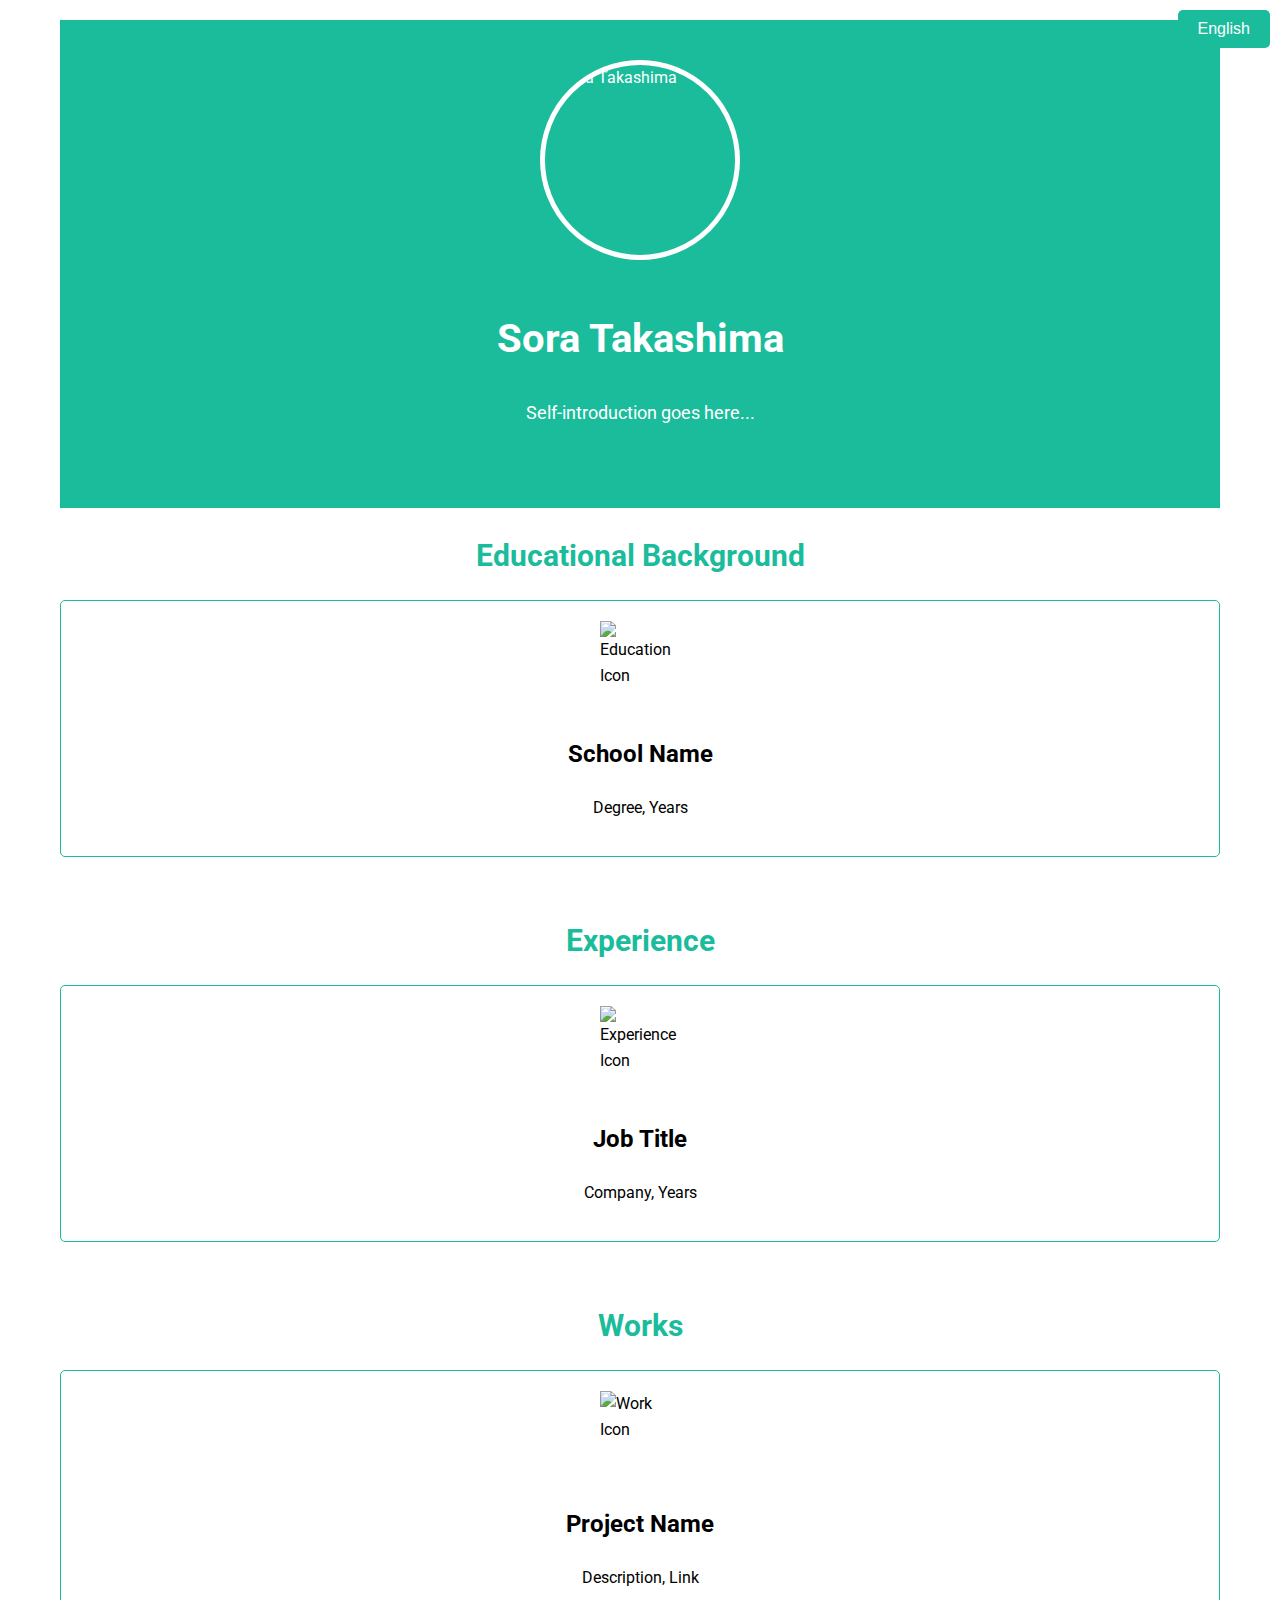
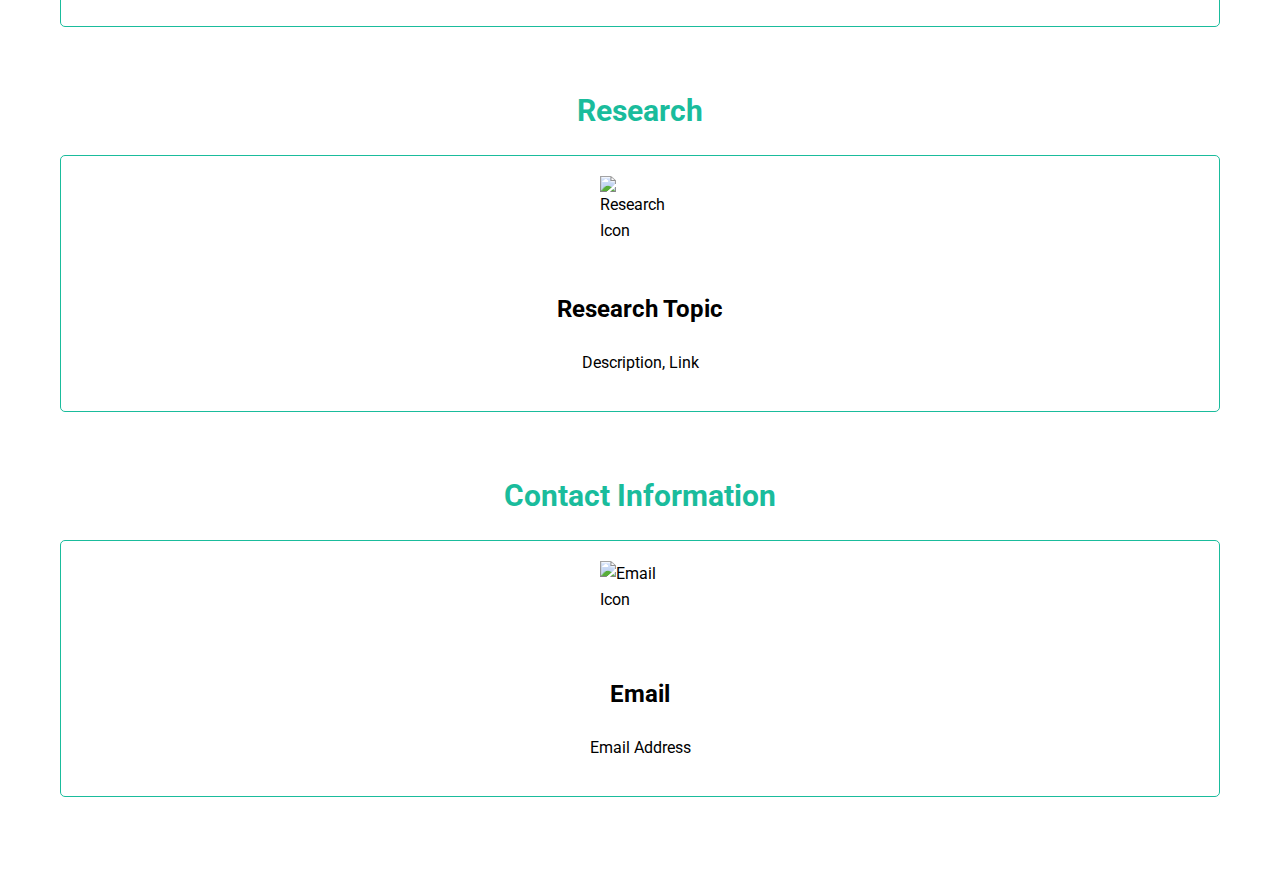
==== commit 8675bca5: "test" ====
--- a/index_backup_2.html
+++ b/index_backup_2.html
@@ -1,627 +1,205 @@
 <!DOCTYPE html>
-<html lang="ja">
+<html lang="en">
 <head>
-    <meta http-equiv="content-type" charset="utf-8">
-    <meta name="viewport" content="width=device-width,initial-scale=1.0,user-scalable=no">
-    <meta property='og:type' content='website'>
-    <meta property='og:title' content='Sora Takashima Portfolio'>
-    <meta property='og:url' content='https://masora1030.github.io/soraemonpockt/'>
-    <meta property='og:description' content='Sora Takashima Portfolio'>
-    <meta property="og:image" content="img/ogp.png">
-    <meta name="description" content="Sora Takashima Portfolio" />
-    <title>Sora Takashima</title>
-    <link href="https://fonts.googleapis.com/css?family=Open+Sans:700" rel="stylesheet">
-    <link href="static/css/reset.css" media="all" rel="stylesheet" type="text/css" />
-    <link href="static/css/photoswipe/photoswipe.css" media="all" rel="stylesheet" type="text/css" />
-    <link href="static/css/photoswipe/default-skin/default-skin.css" media="all" rel="stylesheet" type="text/css" />
-    <link href="static/css/style.css" media="all" rel="stylesheet" type="text/css" />
-    <link rel="shortcut icon" href="static/img/favicon.ico" />
-    <link rel=”canonical” href=”https://masora1030.github.io/soraemonpockt/” />
-</head>
-<body>
-
-
-    <div class="wrapper">
-
-    <!-- .gnav -->
-    <nav class="gnav" class="fixed">
-      <ul class="gnav-list">
-        <li class="gnav-item"><a class="gnav-link" href="#about-section">ABOUT</a></li>
-        <li class="gnav-item"><a class="gnav-link" href="#education-section">EDUCATION</a></li>
-        <li class="gnav-item"><a class="gnav-link" href="#experience-section">EXPERIENCE</a></li>
-        <li class="gnav-item"><a class="gnav-link" href="#myworks-section">WORKS</a></li>
-        <li class="gnav-item"><a class="gnav-link" href="#research-section">RESEARCH</a></li>
-        <li class="gnav-item"><a class="gnav-link" href="#contact-section">CONTACT</a></li>
-      </ul>
-    </nav>
-    <!-- /.gnav -->
-
-    <!-- .header -->
-    <SCRIPT LANGUAGE="JavaScript">
-        if(navigator.userAgent.match(/(iPhone|iPad|iPod|Android)/i)){
-            document.write("<h3>  PCで開くとミニゲームが遊べます。</h3>");
+<meta charset="UTF-8">
+<meta name="viewport" content="width=device-width, initial-scale=1.0">
+<title>Sora Takashima</title>
+<link rel="preconnect" href="https://fonts.googleapis.com">
+<link rel="preconnect" href="https://fonts.gstatic.com" crossorigin>
+<link href="https://fonts.googleapis.com/css2?family=Roboto:wght@300;400;700&display=swap" rel="stylesheet">
+<style>
+  * {
+    box-sizing: border-box;
+  }
+
+  body {
+    font-family: 'Roboto', sans-serif;
+    margin: 0;
+    background-color: white;
+    line-height: 1.6;
+  }
+
+  .container {
+    max-width: 1200px;
+    margin: 0 auto;
+    padding: 20px;
+  }
+
+  header {
+    display: flex;
+    flex-direction: column;
+    align-items: center;
+    padding: 40px;
+    background-color: #1abc9c;
+    color: white;
+  }
+
+  header img {
+    width: 200px;
+    height: 200px;
+    border-radius: 50%;
+    margin-bottom: 20px;
+    border: 5px solid white;
+  }
+
+  header h1 {
+    font-size: 40px;
+  margin-bottom: 10px;
+  }
+
+  header p {
+  font-size: 18px;
+  margin-bottom: 40px;
+  }
+
+  .section {
+  margin-bottom: 60px;
+  }
+
+  .section h2 {
+  font-size: 30px;
+  color: #1abc9c;
+  margin-bottom: 20px;
+  text-align: center;
+  }
+
+  .grid {
+  display: grid;
+  grid-template-columns: repeat(auto-fit, minmax(250px, 1fr));
+  gap: 20px;
+  margin-bottom: 20px;
+  }
+
+  .item {
+  display: flex;
+  flex-direction: column;
+  align-items: center;
+  padding: 20px;
+  border: 1px solid #1abc9c;
+  border-radius: 5px;
+  transition: all 0.3s ease;
+  }
+
+  .item:hover {
+  box-shadow: 0 4px 6px rgba(0, 0, 0, 0.1);
+  transform: translateY(-5px);
+  }
+
+  .item img {
+  width: 80px;
+  height: 80px;
+  margin-bottom: 10px;
+  }
+
+  .item h3 {
+  font-size: 24px;
+  margin-bottom: 5px;
+  }
+
+  .item p {
+  font-size: 16px;
+  text-align: center;
+  }
+
+  .language-toggle {
+  position: fixed;
+  top: 10px;
+  right: 10px;
+  background-color: #1abc9c;
+  color: white;
+  border: none;
+  padding: 10px 20px;
+  font-size: 16px;
+  cursor: pointer;
+  border-radius: 5px;
+  }
+
+  .language-toggle:focus {
+  outline: none;
+  }
+  </style>
+
+  </head>
+  <body>
+    <button class="language-toggle" onclick="toggleLanguage()">English</button>
+    <div class="container">
+      <header>
+        <img src="your-photo-url.jpg" alt="Sora Takashima">
+        <h1>Sora Takashima</h1>
+        <p>Self-introduction goes here...</p>
+      </header>
+      <section class="section">
+        <h2>Educational Background</h2>
+        <div class="grid">
+          <!-- Add more items as needed -->
+          <div class="item">
+            <img src="icon-url.png" alt="Education Icon">
+            <h3>School Name</h3>
+            <p>Degree, Years</p>
+          </div>
+        </div>
+      </section>
+      
+      <section class="section">
+        <h2>Experience</h2>
+        <div class="grid">
+          <!-- Add more items as needed -->
+          <div class="item">
+            <img src="icon-url.png" alt="Experience Icon">
+            <h3>Job Title</h3>
+            <p>Company, Years</p>
+          </div>
+        </div>
+      </section>
+      
+      <section class="section">
+        <h2>Works</h2>
+        <div class="grid">
+          <!-- Add more items as needed -->
+          <div class="item">
+            <img src="icon-url.png" alt="Work Icon">
+            <h3>Project Name</h3>
+            <p>Description, Link</p>
+          </div>
+        </div>
+      </section>
+      
+      <section class="section">
+        <h2>Research</h2>
+        <div class="grid">
+          <!-- Add more items as needed -->
+          <div class="item">
+            <img src="icon-url.png" alt="Research Icon">
+            <h3>Research Topic</h3>
+            <p>Description, Link</p>
+          </div>
+        </div>
+      </section>
+      
+      <section class="section">
+        <h2>Contact Information</h2>
+        <div class="grid">
+          <!-- Add more items as needed -->
+          <div class="item">
+            <img src="icon-url.png" alt="Email Icon">
+            <h3>Email</h3>
+            <p>Email Address</p>
+          </div>
+        </div>
+      </section>
+    </div>
+    <script>
+      function toggleLanguage() {
+        const button = document.querySelector('.language-toggle');
+        const currentLanguage = button.textContent;
+        if (currentLanguage === 'English') {
+          button.textContent = 'Japanese';
+          // Add functionality to switch the content to Japanese
         } else {
-            document.write("<header class=\"header\">");
-            document.write("<canvas id=\"canvas\"></canvas>");
-            document.write("</header>");
-            document.write("<div class=\"bottons\">");
-            document.write("<button class=\"bottone\" name=\"button01\" type=\"button\" onclick=\"gameStart();\">Game<br>Start [S]</button>");
-            document.write("<button class=\"bottone\" name=\"button02\" type=\"button\" onclick=\"gameEnd();\">Game<br>Reset [R]</button>");
-            document.write("</div>");
+          button.textContent = 'English';
+          // Add functionality to switch the content back to English
         }
-    </SCRIPT>
-    <script src="static/main.js"></script>
-    <!-- /.header -->
-
-    <main class="content">
-
-      <!-- .about-section -->
-      <section class="about-section section" id="about-section">
-        <div class="inner">
-          <div class="section-heading">
-            <h1 class="heading-primary">高島 空良</h1>
-          </div>
-          <div class="section-lead">
-            <p>
-              東京工業大学<br>
-              情報理工学院 情報工学系 修士2年<br>
-              横田理央研究室
-            </p>
-            <div class="section-body contact">
-                <ul class="contact-list">
-                  <li class="contact-item">
-                    <a class="contact-link" href="https://twitter.com/soraemonpockts" target="_blank"><img class="contact-image"
-                                                                                                           src="static/img/contact/icon_tw.png" alt=""></a>
-                  </li>
-                  <li class="contact-item">
-                    <a class="contact-link" href="https://www.facebook.com/soraemonpockt/" target="_blank"><img class="contact-image"
-                                                                                                                src="static/img/contact/icon_fb.png" alt=""></a>
-                  </li>
-                  <li class="contact-item">
-                    <a class="contact-link" href="https://github.com/masora1030" target="_blank"><img class="contact-image"
-                                                                                                      src="static/img/contact/icon_gh.png" alt=""></a>
-                  </li>
-                  <li class="contact-item">
-                    <a class="contact-link" href="https://www.linkedin.com/in/sora-takashima-1030/" target="_blank"><img class="contact-image"
-                                                                                                         src="static/img/contact/icon_li.png" alt=""></a>
-                  </li>
-                  <li class="contact-item">
-                    <a class="contact-link" href="https://soraemonpockt.hateblo.jp" target="_blank"><img class="contact-image"
-                                                                                                         src="static/img/contact/icon_hb.png" alt=""></a>
-                  </li>
-                </ul>
-            </div>
-          </div>
-          <div class="section-body about">
-            <div class="about-item">
-              <div class="about-image-wrapper">
-                <img class="about-image lazyload fadein" data-src="static/img/about/profile.jpg" alt="">
-              </div>
-              <div class="about-body">
-                <p>
-                  こんにちは！<br>
-                  横田理央研究室所属、修士2年の高島と申します。<a href="https://www.rio.gsic.titech.ac.jp/jp/index.html" target="_blank">YOKOTA Lab.</a><br>
-                  現在は巨大なデータセットに対する大規模分散並列深層学習に関する研究や、深層学習における画像認識に関する研究を行っています。<br>
-                  学士課程では、深層学習における並列ミニバッチ学習が汎化性能に与える影響について、損失面(損失関数の地形)の構造などに着目しながら調査する研究をしていました。<br>
-                  修士課程では、画像認識の深層学習において、事前学習に用いる大規模実画像データセットを数式から生成した人工画像データセットに置換する手法（FDSL）についての研究をしています。<br>
-                </p>
-                <p>
-                  また、趣味で競技プログラミング(AtCoder、codeforces)を少しずつやっています。現在水色ですが青色、黄色を目指して†精進†したいです。<br>
-                    <a href="https://atcoder.jp/users/Skygood" target="_blank">My AtCoder Profile</a><br>
-		                <a href="https://codeforces.com/profile/soraemonpockt" target="_blank">My codeforces Profile</a>
-                </p>
-                  <p>
-                      ・資格<br>
-                      ーー　普通自動車免許<br>
-                      ーー　応用情報技術者（IPA）
-                  </p>
-              </div>
-            </div>
-          </div>
-        </div>
-      </section>
-      <!-- /.about-section -->
-
-    <!-- .education-section -->
-     <section class="education-section section" id="education-section">
-         <div class="inner">
-            <div class="section-heading">
-                <h2 class="heading-primary">EDUCATION</h2>
-            </div>
-             <div class="section-lead">
-                 <p>
-                     いわゆる学歴です
-                 </p>
-             </div>
-             <div class="section-body education">
-                 <div class="education-list">
-                     <div class="education-item">
-                         <div class="education-image-wrapper">
-                            <img class="education-image" src="static/img/education/icon_musashi.jpg" alt="">
-                        </div>
-                        <div class="education-body">
-                            <h3 class="education-title">2011 - 2017    : <a href="https://www.musashi.ed.jp" target="_blank">私立武蔵高等学校(中学校)</a></h3>
-                            <p>
-                                部活動/サークル：陸上部、CPU愛好会
-                            </p>
-                        </div>
-                     </div>
-                     <div class="education-item">
-                         <div class="education-image-wrapper">
-                            <img class="education-image" src="static/img/education/icon_tech.jpg" alt="">
-                        </div>
-                        <div class="education-body">
-                            <h3 class="education-title">2017 - 2021    : <a href="https://www.titech.ac.jp" target="_blank">東京工業大学 学士課程</a></h3>
-                            <p>
-                                部活動/サークル：<a href="https://www.t-scitech.net" target="_blank">東工大ScienceTechno</a>、茶道部
-                            </p>
-                        </div>
-                     </div>
-                     <div class="education-item">
-                         <div class="education-image-wrapper">
-                            <img class="education-image" src="static/img/education/icon_tech.jpg" alt="">
-                        </div>
-                        <div class="education-body">
-                            <h3 class="education-title">2021 - now    : <a href="https://www.titech.ac.jp" target="_blank">東京工業大学 修士課程</a></h3>
-                            <p>
-                                研究室：<a href="https://www.rio.gsic.titech.ac.jp/jp/index.html" target="_blank">横田理央研究室</a>
-                            </p>
-                        </div>
-                     </div>
-                 </div>
-             </div>
-         </div>
-     </section>
-    <!-- /.education-section -->
-
-    <!-- .experience-section -->
-     <section class="experience-section section" id="experience-section">
-         <div class="inner">
-            <div class="section-heading">
-                <h2 class="heading-primary">EXPERIENCE</h2>
-            </div>
-             <div class="section-lead">
-                 <p>
-                     インターンなど社会経験です
-                 </p>
-             </div>
-             <div class="section-body experience">
-                 <div class="experience-list">
-                     <div class="experience-item">
-                         <div class="experience-image-wrapper">
-                            <img class="experience-image" src="static/img/experience/icon_teamlab.png" alt="">
-                        </div>
-                        <div class="experience-body">
-                            <h3 class="experience-title">2019    Summer    : TeamLab summer intern [2 weeks]</h3>
-                            <p>
-                                とあるアプリケーションに使用するApache Solrを用いた検索システムの調査をしました。デモアプリを作るためにフロントとサーバーサイド両方を扱い、チケット駆動開発しました。
-                            </p>
-                        </div>
-                     </div>
-                     <div class="experience-item">
-                         <div class="experience-image-wrapper">
-                            <img class="experience-image" src="static/img/experience/icon_ibm.jpg" alt="">
-                        </div>
-                        <div class="experience-body">
-                            <h3 class="experience-title">2019, 2021    Summer    : IBM summer intern (IT specialist) [1 week]</h3>
-                            <p>
-                                顧客調査からソリューション提案、Webアプリケーション実装、プレゼンを1weekで一通りしました。2019年には自分は6人チームのスクラム開発でDeveloperポジションとして、アプリ機能の提案やUIの作成、機能の実装をしました。2021年にはProduct Ownerポジションとして、アプリ設計からデザイン、タスクの細分化などを行いチームをリードしました。
-                            </p>
-                        </div>
-                     </div>
-                     <div class="experience-item">
-                        <div class="experience-image-wrapper">
-                          <img class="experience-image" src="static/img/experience/icon_flywheel.png" alt="">
-                      </div>
-                      <div class="experience-body">
-                          <h3 class="experience-title">2020    Summer    : FLYWHEEL Summer Internship (SWE) [2 months]</h3>
-                          <p>
-                              ソフトウェア/インフラ(データ)エンジニアとして、AWSやApache Spark、Airflowを用いたデータフロー、データベースの設計、構築などのタスクをこなしました。ここでGithub、Jiraを用いたチーム開発に慣れました。<br>
-                              インターンについてのブログが公開されており、以下のリンクから閲覧できます。<br>
-                              <a href="https://www.flywheel.jp/blog/20201020/" target="_blank">FLYWHEEL Summer Internship 2020 Vol.2</a>
-                          </p>
-                      </div>
-                    </div>
-                    <div class="experience-item">
-                      <div class="experience-image-wrapper">
-                        <img class="experience-image" src="static/img/experience/icon_fixstars.png" alt="">
-                      </div>
-                      <div class="experience-body">
-                          <h3 class="experience-title">2021    Spring    : Fixstars Internship (and part-time job) (SWE) [6 months]</h3>
-                          <p>
-                              インターンでは「Transformer を用いた画像認識用深層学習モデルの調査、及び高速化」について取り組みました。引き続きアルバイトで最新の計算ユニットを用いた深層学習の性能評価や高速化について取り組んでいます。
-                          </p>
-                      </div>
-                    </div>
-                    <div class="experience-item">
-                      <div class="experience-image-wrapper">
-                        <img class="experience-image" src="static/img/experience/icon_line.png" alt="">
-                      </div>
-                      <div class="experience-body">
-                          <h3 class="experience-title">2021    Summer    : LINE サマーインターン (技術職 就業型) [6 weeks]</h3>
-                          <p>
-                              サーバーサイドエンジニアとして、社内で使用するタスクキューシステムをRedisを用いて開発し、Kubernetesなどを用いてデプロイするところまで行いました。 <br>
-                              インターンについてのブログが公開されており、以下のリンクから閲覧できます。<br>
-                              <a href="https://engineering.linecorp.com/ja/blog/internship2021-task-queue/" target="_blank">LINE engineering blog 【インターンレポート】タスクキューを用いたタイムラプス作成等の高負荷な処理の高速化</a>
-                          </p>
-                      </div>
-                    </div>
-                    <div class="experience-item">
-                      <div class="experience-image-wrapper">
-                        <img class="experience-image" src="static/img/experience/sony_icon.jpeg" alt="">
-                      </div>
-                      <div class="experience-body">
-                          <h3 class="experience-title">2021    Autumn    : Sony (R&D) Internship (職場密着型インターンシップ) [3 weeks]</h3>
-                          <p>
-                              機械学習エンジニアとして、クロスドメインな病理画像データセットの画像分類を行う深層学習タスクに対して、ドメイン汎化する学習手法の検討を行いました。
-                          </p>
-                      </div>
-                    </div>
-                    <div class="experience-item">
-                      <div class="experience-image-wrapper">
-                        <img class="experience-image" src="static/img/experience/icon_yahoo.png" alt="">
-                      </div>
-                      <div class="experience-body">
-                          <h3 class="experience-title">2021    Autumn    : Yahoo! Japan Internship (産学連携インターンシップ) [3 weeks]</h3>
-                          <p>
-                              機械学習エンジニアとして、拠点検索を行う際のリランキング学習に対して、ニューラル検索技術導入などによる精度向上の検討、評価を行いました。
-                          </p>
-                      </div>
-                    </div>
-                    <div class="experience-item">
-                      <div class="experience-image-wrapper">
-                        <img class="experience-image" src="static/img/experience/icon_nttdata.png" alt="">
-                      </div>
-                      <div class="experience-body">
-                          <h3 class="experience-title">2022    Winter    : NTT data Internship (技術開発本部)) [3 weeks]</h3>
-                          <p>
-                              機械学習エンジニアとして、イラスト画像の物体検出タスクの精度改善手法の検討、実装を行いました。
-                          </p>
-                      </div>
-                    </div>
-                    <div class="experience-item">
-                        <div class="experience-image-wrapper">
-                          <img class="experience-image" src="static/img/experience/icon_aist.png" alt="">
-                      </div>
-                      <div class="experience-body">
-                          <h3 class="experience-title">2021    Spring    : AIST (OIL -> DigiARC) RA [(now working from 2021 May.)]</h3>
-                          <p>
-                              現在、国立研究開発法人産業技術総合研究所（AIST）の研究センターでリサーチアシスタントに従事しています。
-                          </p>
-                      </div>
-                    </div>
-                 </div>
-             </div>
-         </div>
-     </section>
-    <!-- /.experience-section -->
-
-    <!-- .myworks-section -->
-     <section class="myworks-section section" id="myworks-section">
-         <div class="inner">
-            <div class="section-heading">
-                <h2 class="heading-primary">WORKS</h2>
-            </div>
-             <div class="section-lead">
-                 <p>
-                     趣味で作ったものです
-                 </p>
-             </div>
-             <div class="section-body myworks">
-                 <div class="myworks-list">
-                     <div class="myworks-item">
-                         <div class="myworks-image-wrapper">
-                            <img class="myworks-image" src="static/img/myworks/icon_pypi.png" alt="">
-                        </div>
-                        <div class="myworks-body">
-                            <h3 class="myworks-title">eigoyurusan</h3>
-                            <p>
-                                英語論文のPDFを自動でDeepL翻訳して、章ごとに整形して目次付きでhtml表示してくれる、PythonのCLIアプリケーションです。GitHubとPyPIで公開しています。(現在動作未確認) <br>
-                                <a href="https://github.com/masora1030/eigoyurusan" target="_blank">Git Hub</a>　<a href="https://pypi.org/project/eigoyurusan/" target="_blank">PyPI</a> <br>
-                                <a href="https://twitter.com/soraemonpockts/status/1283668697354080258?s=20" target="_blank">動作デモ動画</a>
-
-                            </p>
-                        </div>
-                     </div>
-                     <div class="myworks-item">
-                         <div class="myworks-image-wrapper">
-                            <img class="myworks-image" src="static/img/myworks/icon_twitter.png" alt="">
-                        </div>
-                        <div class="myworks-body">
-                            <h3 class="myworks-title">論文速読bot</h3>
-                            <p>
-                              「eigoyurusan」を改良して作成したもので、定期的に様々なジャンルの英語論文の概要をまとめて和訳して紹介する他、リプライで受け取った内容に対応した論文を、まとめて和訳した上で紹介してくれるTwitter botです。(2020年11月現在、アカウント規制により休止中)
-                              <a href="https://github.com/masora1030/PaperTranslateBot" target="_blank">Git Hub</a> <a href="https://twitter.com/eigoyurusan?s=20">@eigoyurusan</a>
-                            </p>
-                        </div>
-                     </div>
-                     <div class="myworks-item">
-                         <div class="myworks-image-wrapper">
-                            <img class="myworks-image" src="static/img/myworks/icon_myself.png" alt="">
-                        </div>
-                        <div class="myworks-body">
-                            <h3 class="myworks-title">ポートフォリオサイト</h3>
-                            <p>
-                              <a href="https://masora1030.github.io/soraemonpockt/">この自己紹介ページ</a>です。PCで開くと画面上部でミニゲームが遊べます.
-                            </p>
-                        </div>
-                     </div>
-                 </div>
-             </div>
-         </div>
-     </section>
-    <!-- /.myworks-section -->
-
-    <!-- .research-section -->
-     <section class="research-section section" id="research-section">
-         <div class="inner">
-            <div class="section-heading">
-                <h2 class="heading-primary">RESEARCH</h2>
-            </div>
-             <div class="section-lead">
-                 <p>
-                   学士論文 『平坦な解を目指すミニマックス最適化の分散深層学習への応用とその効果』
-                 </p>
-             </div>
-             <div class="section-lead">
-                <p>
-                  共著論文　CVPR2022（国際査読あり） <a href="https://openaccess.thecvf.com/content/CVPR2022/html/Kataoka_Replacing_Labeled_Real-Image_Datasets_With_Auto-Generated_Contours_CVPR_2022_paper.html">『Replacing Labeled Real-image Datasets with Auto-generated Contours』</a>
-                </p>
-             </div>
-             <div class="section-lead">
-                <p>
-                  ポスター発表　MIRU2022（国内） <a href="https://www.titech.ac.jp/news/2022/064748">『自動生成された輪郭画像によるラベル付き実画像データセットの置き換え』</a>
-                </p>
-             </div>
-             <div class="section-lead">
-                <p>
-                  共著論文　JSAI2022（国内） <a href="https://www.jstage.jst.go.jp/article/pjsai/JSAI2022/0/JSAI2022_4O1GS404/_article/-char/ja/">『地理的距離等の数値情報と深層距離学習に基づく意味的類似度を用いた拠点検索』</a>
-                </p>
-             </div>
-             <div class="section-lead">
-                <p>
-                  講演　CCCS2022（国内） <a href="https://www.slideshare.net/cvpaperchallenge/foundation-models">『【メタサーベイ】基盤モデル / Foundation Models』</a>
-                </p>
-             </div>
-             <div class="section-lead">
-              <p>
-                主著論文　CVPR2023（国際査読あり） <a href="https://arxiv.org/abs/2303.01112">『Visual Atoms: Pre-training Vision Transformers with Sinusoidal Waves』</a>
-              </p>
-             </div>
-             <div class="section-body research">
-             </div>
-         </div>
-     </section>
-    <!-- /.research-section -->
-
-
-      <!-- .skill-section -->
-        <!--
-      <section class="skill-section section" id="skill-section">
-        <div class="inner">
-          <div class="section-heading">
-            <h2 class="heading-primary">SKILL</h2>
-          </div>
-          <div class="section-lead">
-            <p>
-              未経験ですが頑張ります！
-            </p>
-          </div>
-          <div class="section-body skill">
-            <div class="skill-list">
-              <div class="skill-item">
-                <div class="skill-image-wrapper">
-                  <img class="skill-image" src="../static/img/skill/icon_skill.png" alt="">
-                </div>
-                <div class="skill-body">
-                  <h3 class="skill-title">HTML5/CSS3</h3>
-                  <div class="skill-rating rating">
-                    <div class="rate rate4"></div>
-                  </div>
-                  <p>
-                    テキストテキストテキストテキストテキストテキストテキストテキストテキストテキストテキストテキストテキスト</p>
-                </div>
-              </div>
-              <div class="skill-item">
-                <div class="skill-image-wrapper">
-                  <img class="skill-image" src="../static/img/skill/icon_skill.png" alt="">
-                </div>
-                <div class="skill-body">
-                  <h3 class="skill-title">JavaScript</h3>
-                  <div class="skill-rating rating">
-                    <div class="rate rate3"></div>
-                  </div>
-                  <p>
-                    テキストテキストテキストテキストテキストテキストテキストテキストテキストテキストテキストテキストテキスト</p>
-                </div>
-              </div>
-              <div class="skill-item">
-                <div class="skill-image-wrapper">
-                  <img class="skill-image" src="../static/img/skill/icon_skill.png" alt="">
-                </div>
-                <div class="skill-body">
-                  <h3 class="skill-title">WordPress</h3>
-                  <div class="skill-rating rating">
-                    <div class="rate rate4"></div>
-                  </div>
-                  <p>
-                    テキストテキストテキストテキストテキストテキストテキストテキストテキストテキストテキストテキストテキスト</p>
-                </div>
-              </div>
-              <div class="skill-item">
-                <div class="skill-image-wrapper">
-                  <img class="skill-image" src="../static/img/skill/icon_skill.png" alt="">
-                </div>
-                <div class="skill-body">
-                  <h3 class="skill-title">Photoshop</h3>
-                  <div class="skill-rating rating">
-                    <div class="rate rate4"></div>
-                  </div>
-                  <p>
-                    テキストテキストテキストテキストテキストテキストテキストテキストテキストテキストテキストテキストテキスト</p>
-                </div>
-              </div>
-              <div class="skill-item">
-                <div class="skill-image-wrapper">
-                  <img class="skill-image" src="../static/img/skill/icon_skill.png" alt="">
-                </div>
-                <div class="skill-body">
-                  <h3 class="skill-title">Illustrator</h3>
-                  <div class="skill-rating rating">
-                    <div class="rate rate3"></div>
-                  </div>
-                  <p>
-                    テキストテキストテキストテキストテキストテキストテキストテキストテキストテキストテキストテキストテキスト</p>
-                </div>
-              </div>
-              <div class="skill-item">
-                <div class="skill-image-wrapper">
-                  <img class="skill-image" src="../static/img/skill/icon_skill.png" alt="">
-                </div>
-                <div class="skill-body">
-                  <h3 class="skill-title">XD</h3>
-                  <div class="skill-rating rating">
-                    <div class="rate rate3"></div>
-                  </div>
-                  <p>
-                    テキストテキストテキストテキストテキストテキストテキストテキストテキストテキストテキストテキストテキスト</p>
-                </div>
-              </div>
-            </div>
-          </div>
-        </div>
-      </section>
-      -->
-      <!-- /.skill-section -->
-
-      <!-- .contact-section -->
-      <section class="contact-section section" id="contact-section">
-        <div class="inner">
-          <div class="section-heading">
-            <h2 class="heading-primary">CONTACT</h2>
-          </div>
-          <div class="section-lead">
-            <p>
-              お問い合わせは、<br class="sp-only">SNSかメールでお願いいたします。
-            </p>
-          </div>
-          <div class="section-body contact">
-                <ul class="contact-list">
-                  <li class="contact-item">
-                    <a class="contact-link" href="https://twitter.com/soraemonpockts" target="_blank"><img class="contact-image"
-                                                                                                           src="static/img/contact/icon_tw.png" alt=""></a>
-                  </li>
-                  <li class="contact-item">
-                    <a class="contact-link" href="https://www.facebook.com/soraemonpockt/" target="_blank"><img class="contact-image"
-                                                                                                                src="static/img/contact/icon_fb.png" alt=""></a>
-                  </li>
-                  <li class="contact-item">
-                    <a class="contact-link" href="https://github.com/masora1030" target="_blank"><img class="contact-image"
-                                                                                                      src="static/img/contact/icon_gh.png" alt=""></a>
-                  </li>
-                  <li class="contact-item">
-                    <a class="contact-link" href="https://www.linkedin.com/in/sora-takashima-1030/" target="_blank"><img class="contact-image"
-                                                                                                         src="static/img/contact/icon_li.png" alt=""></a>
-                  </li>
-                  <li class="contact-item">
-                    <a class="contact-link" href="https://soraemonpockt.hateblo.jp" target="_blank"><img class="contact-image"
-                                                                                                         src="static/img/contact/icon_hb.png" alt=""></a>
-                  </li>
-                </ul>
-            <div class="contact-text">soraemonpockt@gmail.com</div>
-          </div>
-        </div>
-      </section>
-      <!-- /.contact-section -->
-
-    </main>
-
-    <!-- .footer -->
-    <footer class="footer">
-      <div class="page-top" id="js-page-top">
-        トップへもどる
-      </div>
-      <div class="inner">
-        <div class="copyright">Copyright&copy;SORA TAKASHIMA. All Rights Reserved.</div>
-      </div>
-    </footer>
-    <!-- /.footer -->
-
-  </div>
-
-  <!-- 下記はPhotoswipeプラグイン用 -->
-  <!-- Root element of PhotoSwipe. Must have class pswp. -->
-  <div class="pswp" tabindex="-1" role="dialog" aria-hidden="true">
-
-    <!-- Background of PhotoSwipe.
-       It's a separate element as animating opacity is faster than rgba(). -->
-    <div class="pswp__bg"></div>
-
-    <!-- Slides wrapper with overflow:hidden. -->
-    <div class="pswp__scroll-wrap">
-
-      <!-- Container that holds slides.
-          PhotoSwipe keeps only 3 of them in the DOM to save memory.
-          Don't modify these 3 pswp__item elements、data is added later on. -->
-      <div class="pswp__container">
-        <div class="pswp__item"></div>
-        <div class="pswp__item"></div>
-        <div class="pswp__item"></div>
-      </div>
-
-      <!-- Default (PhotoSwipeUI_Default) interface on top of sliding area. Can be changed. -->
-      <div class="pswp__ui pswp__ui--hidden">
-
-        <div class="pswp__top-bar">
-
-          <!--  Controls are self-explanatory. Order can be changed. -->
-
-          <div class="pswp__counter"></div>
-
-          <button class="pswp__button pswp__button--close" title="Close (Esc)"></button>
-
-          <button class="pswp__button pswp__button--share" title="Share"></button>
-
-          <button class="pswp__button pswp__button--fs" title="Toggle fullscreen"></button>
-
-          <button class="pswp__button pswp__button--zoom" title="Zoom in/out"></button>
-
-          <!-- Preloader demo https://codepen.io/dimsemenov/pen/yyBWoR -->
-          <!-- element will get class pswp__preloader--active when preloader is running -->
-          <div class="pswp__preloader">
-            <div class="pswp__preloader__icn">
-              <div class="pswp__preloader__cut">
-                <div class="pswp__preloader__donut"></div>
-              </div>
-            </div>
-          </div>
-        </div>
-
-        <div class="pswp__share-modal pswp__share-modal--hidden pswp__single-tap">
-          <div class="pswp__share-tooltip"></div>
-        </div>
-
-        <button class="pswp__button pswp__button--arrow--left" title="Previous (arrow left)">
-        </button>
-
-        <button class="pswp__button pswp__button--arrow--right" title="Next (arrow right)">
-        </button>
-
-        <div class="pswp__caption">
-          <div class="pswp__caption__center"></div>
-        </div>
-
-      </div>
-
-    </div>
-
-  </div>
-  <script src="https://ajax.googleapis.com/ajax/libs/jquery/3.5.1/jquery.min.js"></script>
-  <script type='text/javascript' src="static/js/photoswipe/photoswipe.min.js"></script>
-  <script type='text/javascript' src="static/js/photoswipe/photoswipe-ui-default.js"></script>
-  <script type='text/javascript' src="static/js/photoswipe/photoswipe-setup.js"></script>
-  <script type='text/javascript' src="static/js/lazysizes/lazysizes.min.js"></script>
-  <script type='text/javascript' src="static/js/script.js"></script>
-
-</body>
+      }
+    </script>
+  </body>
 </html>
